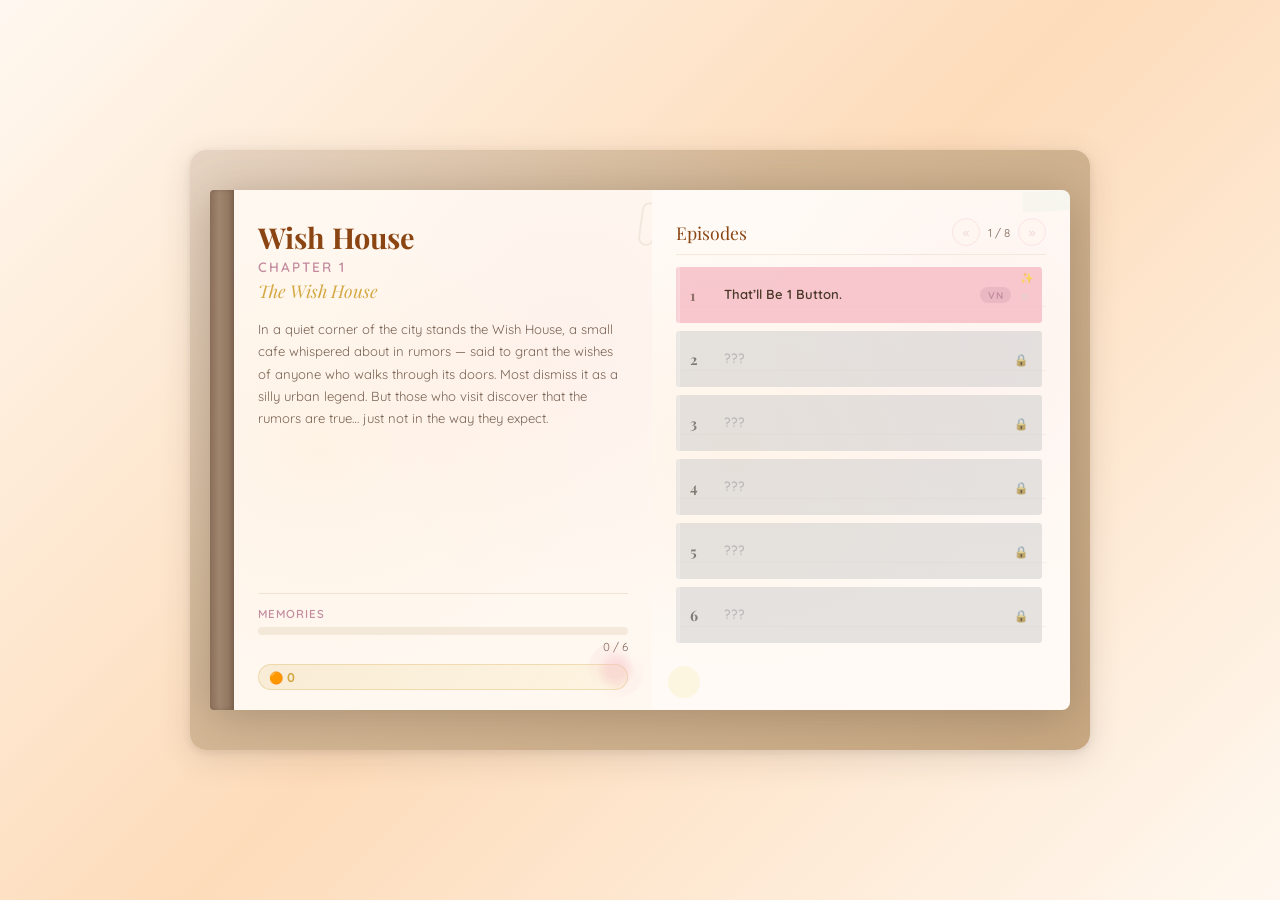
==== web-demo/index.html @ ff482f6a "Add table shape picker to decoration screen Players can now choose from 4 table shapes in the cafe d" ====
<!DOCTYPE html>
<html lang="en">
<head>
    <meta charset="UTF-8">
    <meta name="viewport" content="width=device-width, initial-scale=1.0">
    <title>Wish House</title>
    <link rel="stylesheet" href="css/style.css">
    <link rel="stylesheet" href="css/journal.css">
    <link rel="stylesheet" href="css/cafe.css">
</head>
<body>

<div id="game-container">

    <!-- ═══════ JOURNAL BOOK (Main Menu) ═══════ -->
    <div id="journal-screen">
        <div id="journal-book">
            <!-- Book spine -->
            <div id="book-spine"></div>

            <!-- Left page: chapter info -->
            <div id="journal-left-page" class="journal-page">
                <div class="page-texture"></div>
                <div class="page-content">
                    <h1 id="journal-title">Wish House</h1>
                    <div id="journal-chapter-label">Chapter 1</div>
                    <div id="journal-location">The Wish House</div>
                    <div id="journal-synopsis">
                        In a quiet corner of the city stands the Wish House, a small cafe
                        whispered about in rumors — said to grant the wishes of anyone who
                        walks through its doors...
                    </div>
                    <div id="journal-progress">
                        <div class="progress-label">Memories</div>
                        <div class="progress-bar">
                            <div class="progress-fill" id="memory-fill" style="width: 0%"></div>
                        </div>
                        <div class="progress-text" id="memory-text">0 / 6</div>
                    </div>
                    <div id="journal-buttons" class="button-counter">
                        <span class="button-icon">&#128992;</span>
                        <span id="journal-button-count">0</span>
                    </div>
                    <!-- Scrapbook decorations -->
                    <div class="deco deco-flower-1"></div>
                    <div class="deco deco-paperclip-1"></div>
                </div>
            </div>

            <!-- Right page: episode tapes -->
            <div id="journal-right-page" class="journal-page">
                <div class="page-texture"></div>
                <div class="page-content">
                    <div class="page-header">
                        <span id="page-header-text">Episodes</span>
                        <div class="page-nav">
                            <button id="prev-chapter-btn" class="nav-btn" disabled>&laquo;</button>
                            <span id="page-indicator">1 / 8</span>
                            <button id="next-chapter-btn" class="nav-btn">&raquo;</button>
                        </div>
                    </div>
                    <div id="episode-list"></div>
                </div>
                <!-- Scrapbook decorations -->
                <div class="deco deco-sticker-1"></div>
                <div class="deco deco-tape-corner"></div>
            </div>
        </div>
    </div>

    <!-- ═══════ VN PLAYER (Episode Scene) ═══════ -->
    <div id="vn-player" class="hidden-screen">

        <!-- Title card for episode -->
        <div id="title-screen">
            <h1>Wish House</h1>
            <div class="subtitle" id="ep-subtitle">Chapter 1</div>
            <div class="episode-title" id="ep-title">"That'll Be 1 Button."</div>
            <button id="start-btn">Begin</button>
            <button id="skip-to-choice-btn-title" style="display:none;">Skip to Choice</button>
            <button id="back-to-journal-title-btn" class="journal-return-btn">Back to Journal</button>
        </div>

        <!-- Skip Story button -->
        <button id="skip-story-btn">Skip Story</button>
        <button id="skip-to-choice-btn" style="display:none;">Skip to Choice</button>

        <!-- Scene area -->
        <div id="scene">
            <div id="scene-bg"></div>
            <div id="character-left"></div>
            <div id="character-right"></div>
            <div id="choice-panel"></div>
            <div id="dialogue-box">
                <div id="speaker-name"></div>
                <div id="dialogue-text"></div>
                <div id="advance-indicator">Click or press Space to continue</div>
            </div>
        </div>

        <!-- Fade overlay -->
        <div id="fade-overlay"></div>

        <!-- Episode complete screen -->
        <div id="episode-complete">
            <h2 id="complete-heading">Episode 1 Complete</h2>
            <p id="complete-title">"That'll Be 1 Button."</p>
            <p id="choice-summary"></p>
            <p id="next-episode-hint" style="color: var(--text-light); font-size: 0.9rem; margin-bottom: 1rem;"></p>
            <button id="next-episode-btn">Next Episode</button>
            <button id="back-to-journal-btn" class="journal-return-btn">Back to Journal</button>
        </div>
    </div>

    <!-- ═══════ CAFE GAME (Shift Gameplay) ═══════ -->
    <div id="cafe-screen" class="hidden-screen">

        <!-- Shift intro overlay -->
        <div id="shift-intro">
            <h2 id="shift-intro-title">Shift 1</h2>
            <p id="shift-intro-desc">Your first day! Kit guides you through making simple drinks and snacks.</p>
            <div id="shift-intro-goal">Serve <strong>5</strong> successful dishes to complete the shift.</div>
            <button id="shift-start-btn">Start Shift</button>
        </div>

        <!-- Decoration screen: table colour & shape picker -->
        <div id="decoration-screen" class="hidden">
            <h2 id="deco-title">Decorate Your Cafe</h2>
            <p id="deco-subtitle">Choose a table style for today's shift</p>
            <div id="deco-preview">
                <div class="deco-preview-table">
                    <div class="table-surface"></div>
                </div>
            </div>
            <p class="deco-section-label">Shape</p>
            <div id="deco-shapes">
                <button class="deco-shape active" data-shape="circle" title="Circle">
                    <span class="shape-icon shape-circle"></span>
                    <span class="swatch-label">Circle</span>
                </button>
                <button class="deco-shape" data-shape="square" title="Square">
                    <span class="shape-icon shape-square"></span>
                    <span class="swatch-label">Square</span>
                </button>
                <button class="deco-shape" data-shape="rectangle" title="Rectangle">
                    <span class="shape-icon shape-rectangle"></span>
                    <span class="swatch-label">Rectangle</span>
                </button>
                <button class="deco-shape" data-shape="hexagon" title="Hexagon">
                    <span class="shape-icon shape-hexagon"></span>
                    <span class="swatch-label">Hexagon</span>
                </button>
            </div>
            <p class="deco-section-label">Material</p>
            <div id="deco-swatches">
                <button class="deco-swatch active" data-theme="wood" title="Classic Wood">
                    <span class="swatch-fill swatch-wood"></span>
                    <span class="swatch-label">Wood</span>
                </button>
                <button class="deco-swatch" data-theme="rose" title="Rose Marble">
                    <span class="swatch-fill swatch-rose"></span>
                    <span class="swatch-label">Marble</span>
                </button>
                <button class="deco-swatch" data-theme="sage" title="Sage Ceramic">
                    <span class="swatch-fill swatch-sage"></span>
                    <span class="swatch-label">Ceramic</span>
                </button>
                <button class="deco-swatch" data-theme="lavender" title="Lavender Terrazzo">
                    <span class="swatch-fill swatch-lavender"></span>
                    <span class="swatch-label">Terrazzo</span>
                </button>
                <button class="deco-swatch" data-theme="ocean" title="Ocean Watercolour">
                    <span class="swatch-fill swatch-ocean"></span>
                    <span class="swatch-label">Ocean</span>
                </button>
                <button class="deco-swatch" data-theme="honey" title="Honey Stone">
                    <span class="swatch-fill swatch-honey"></span>
                    <span class="swatch-label">Stone</span>
                </button>
                <button class="deco-swatch" data-theme="peach" title="Peach Clay">
                    <span class="swatch-fill swatch-peach"></span>
                    <span class="swatch-label">Clay</span>
                </button>
            </div>
            <button id="deco-begin-btn">Begin Shift</button>
        </div>

        <!-- HUD: shift progress bar -->
        <div id="cafe-hud">
            <div class="hud-left">
                <span id="hud-shift-label">Shift 1</span>
                <div class="hud-progress">
                    <div class="hud-progress-fill" id="hud-progress-fill"></div>
                </div>
                <span id="hud-dish-count">0 / 5</span>
                <span id="hud-buttons" class="button-counter button-counter-sm">
                    <span class="button-icon">&#128992;</span>
                    <span id="hud-button-count">0</span>
                </span>
            </div>
            <div class="hud-right">
                <span id="hud-streak" class="hud-streak">Streak: 0</span>
                <span id="hud-mistakes" class="hud-mistakes"></span>
                <button id="end-shift-btn" class="hud-end-btn" disabled>End Shift</button>
                <button id="quit-shift-btn" class="hud-quit-btn" title="Quit Shift">&times;</button>
            </div>
        </div>

        <!-- Quit confirmation modal -->
        <div id="quit-confirm" class="hidden">
            <div class="quit-confirm-box">
                <p>Quit this shift?<br><span class="quit-confirm-sub">All progress will be lost.</span></p>
                <div class="quit-confirm-actions">
                    <button id="quit-confirm-yes">Quit</button>
                    <button id="quit-confirm-no">Cancel</button>
                </div>
            </div>
        </div>

        <!-- Recipe Book Modal -->
        <div id="recipe-book-modal" class="hidden">
            <div class="recipe-book-outer">
                <button id="recipe-book-close" title="Close">&times;</button>
                <div class="recipe-book-spine"></div>
                <div class="recipe-book-content">
                    <!-- Faded page arrows on left/right of content -->
                    <button id="recipe-page-prev" class="recipe-page-arrow recipe-arrow-left">&lsaquo;</button>
                    <button id="recipe-page-next" class="recipe-page-arrow recipe-arrow-right">&rsaquo;</button>
                    <!-- Two-page spread -->
                    <div class="recipe-book-spread">
                        <div class="recipe-page recipe-page-left">
                            <div class="page-texture"></div>
                        </div>
                        <div class="recipe-page recipe-page-right">
                            <div class="page-texture"></div>
                        </div>
                    </div>
                </div>
                <!-- Right-edge index tabs + page indicator at bottom -->
                <div id="recipe-book-tabs">
                    <button class="recipe-tab active" data-category="drink"><span class="tab-emoji">&#9749;</span><span class="tab-label">Drinks</span></button>
                    <button class="recipe-tab" data-category="food"><span class="tab-emoji">&#127834;</span><span class="tab-label">Food</span></button>
                    <button class="recipe-tab" data-category="dessert"><span class="tab-emoji">&#127856;</span><span class="tab-label">Desserts</span></button>
                    <button class="recipe-tab" data-category="specials"><span class="tab-emoji">&#10024;</span><span class="tab-label">Specials</span></button>
                    <span id="recipe-page-indicator" class="recipe-page-num">1 / 1</span>
                </div>
            </div>
        </div>

        <!-- ═══ TABLE ZONE (Cafe Room View) ═══ -->
        <div id="table-zone">
            <div id="cafe-room">
                <!-- Row 1: Tables 1-3 -->
                <div class="table-row">
                    <div class="cafe-table" data-table="1">
                        <div class="table-surface">
                            <div class="food-slot"></div>
                            <div class="table-overlay"></div>
                        </div>
                        <div class="table-label">Table 1</div>
                    </div>
                    <div class="cafe-table" data-table="2">
                        <div class="table-surface">
                            <div class="food-slot"></div>
                            <div class="table-overlay"></div>
                        </div>
                        <div class="table-label">Table 2</div>
                    </div>
                    <div class="cafe-table" data-table="3">
                        <div class="table-surface">
                            <div class="food-slot"></div>
                            <div class="table-overlay"></div>
                        </div>
                        <div class="table-label">Table 3</div>
                    </div>
                </div>
                <!-- Row 2: Tables 4-6 -->
                <div class="table-row">
                    <div class="cafe-table" data-table="4">
                        <div class="table-surface">
                            <div class="food-slot"></div>
                            <div class="table-overlay"></div>
                        </div>
                        <div class="table-label">Table 4</div>
                    </div>
                    <div class="cafe-table" data-table="5">
                        <div class="table-surface">
                            <div class="food-slot"></div>
                            <div class="table-overlay"></div>
                        </div>
                        <div class="table-label">Table 5</div>
                    </div>
                    <div class="cafe-table" data-table="6">
                        <div class="table-surface">
                            <div class="food-slot"></div>
                            <div class="table-overlay"></div>
                        </div>
                        <div class="table-label">Table 6</div>
                    </div>
                </div>
            </div>
            <!-- Barista / Magician Zone -->
            <div id="barista-zone">
                <div id="barista-sprite"></div>
                <div id="barista-label">M &amp; B</div>
            </div>
        </div>

        <!-- ═══ CRAFT VIEW (ingredient matching) ═══ -->
        <div id="craft-view" class="hidden">

        <!-- Customer order banner -->
        <div id="customer-order">
            <div id="order-avatar" class="order-avatar"></div>
            <div id="order-content">
                <div id="order-customer-name">Customer</div>
                <div id="order-dialogue">"Just a coffee, please."</div>
                <div id="order-recipe-hint">
                    <span id="order-recipe-icon"></span>
                    <span id="order-recipe-name"></span>
                </div>
            </div>
            <button id="recipe-book-btn" title="Recipe Book"><em>?</em></button>
            <button id="back-to-tables-btn" title="Back to Tables">Back to Tables</button>
        </div>

        <!-- Customer chat / tip choice (Papers Please style) -->
        <div id="customer-chat" class="hidden">
            <div id="chat-bubble">
                <div id="chat-customer-line"></div>
            </div>
            <div id="chat-choices">
                <button class="chat-choice" data-choice="0"></button>
                <button class="chat-choice" data-choice="1"></button>
            </div>
        </div>

        <!-- Order picker (when table has multiple orders) -->
        <div id="order-picker" class="hidden">
            <div id="order-picker-label">Select an order:</div>
            <div id="order-picker-list"></div>
        </div>

        <!-- Card Slots (middle) -->
        <div id="card-slots-row">
            <div id="card-slots">
                <!-- Populated by JS based on recipe ingredient count -->
            </div>
            <button id="revert-slots-btn" title="Clear all slots">&#8634;</button>
        </div>

        <!-- Ingredient Deck (bottom) -->
        <div id="ingredient-deck">
            <div id="deck-tabs">
                <button class="deck-tab active" data-group="all">All</button>
                <button class="deck-tab" data-group="base">Bases</button>
                <button class="deck-tab" data-group="produce">Produce</button>
                <button class="deck-tab" data-group="toppings">Toppings</button>
                <button class="deck-tab" data-group="dairy">Dairy &amp; More</button>
                <button class="deck-tab" data-group="temp">Temp</button>
                <button class="deck-tab" data-group="special">Special</button>
            </div>
            <div id="deck-scroll">
                <!-- Populated by JS -->
            </div>
        </div>

        <!-- FUSE button -->
        <button id="fuse-btn" disabled>
            <span class="fuse-sparkle">&#10024;</span>
            FUSE
            <span class="fuse-sparkle">&#10024;</span>
        </button>

        </div><!-- /craft-view -->

        <!-- Serve result overlay -->
        <div id="serve-result" class="hidden">
            <div id="serve-result-icon"></div>
            <div id="serve-result-text"></div>
            <div id="serve-result-actions">
                <button id="serve-next-btn">Next Order</button>
                <button id="serve-retry-btn" class="hidden">Try Again?</button>
                <button id="serve-return-btn" class="hidden">Return to Tables</button>
            </div>
        </div>

        <!-- Shift complete overlay -->
        <div id="shift-complete" class="hidden">
            <h2>Shift Complete!</h2>
            <div id="shift-summary">
                <p id="shift-dishes-served"></p>
                <p id="shift-streak-final"></p>
                <p id="shift-rating"></p>
            </div>
            <button id="shift-done-btn" class="journal-return-btn">Continue</button>
        </div>
    </div>

</div>

<script src="js/cafe-data.js?v=4"></script>
<script src="js/journal.js?v=4"></script>
<script src="js/game.js?v=4"></script>
<script src="js/cafe.js?v=4"></script>

</body>
</html>
---- web-demo/css/style.css ----
/* ============================================
   Wish House Visual Novel - Web Demo Styles
   Art Direction: 2D watercolour, Barbie My Scene
   Palette: cream, soft peach, milk tea browns,
            dusty rose, gold, pale mint glow
   ============================================ */

@import url('https://fonts.googleapis.com/css2?family=Quicksand:wght@400;500;600;700&family=Playfair+Display:ital,wght@0,400;0,700;1,400&display=swap');

* {
    margin: 0;
    padding: 0;
    box-sizing: border-box;
}

/* ---- Custom Scrollbar ---- */
* {
    scrollbar-width: thin;
    scrollbar-color: rgba(200, 168, 130, 0.4) transparent;
}

::-webkit-scrollbar {
    width: 6px;
    height: 6px;
}

::-webkit-scrollbar-track {
    background: transparent;
    border-radius: 3px;
}

::-webkit-scrollbar-thumb {
    background: linear-gradient(180deg, var(--blush), var(--milk-tea));
    border-radius: 3px;
    border: 1px solid rgba(255, 248, 240, 0.4);
}

::-webkit-scrollbar-thumb:hover {
    background: linear-gradient(180deg, var(--dusty-rose), var(--milk-tea));
}

::-webkit-scrollbar-corner {
    background: transparent;
}

:root {
    --cream: #FFF8F0;
    --soft-peach: #FDDCBA;
    --blush: #F4B8C1;
    --milk-tea: #C8A882;
    --cocoa: #8B4513;
    --dusty-rose: #C48B9F;
    --gold: #D4A843;
    --soft-yellow: #F5E6A3;
    --pale-mint: #C8E6D0;
    --warm-white: #FFF5EB;
    --text-dark: #4A3728;
    --text-light: #7A6455;
    --shadow: rgba(74, 55, 40, 0.15);
}

body {
    background: linear-gradient(135deg, var(--cream) 0%, var(--soft-peach) 50%, var(--cream) 100%);
    font-family: 'Quicksand', sans-serif;
    color: var(--text-dark);
    min-height: 100vh;
    display: flex;
    align-items: center;
    justify-content: center;
    overflow: hidden;
}

/* ---- Game Container ---- */
#game-container {
    width: 900px;
    max-width: 95vw;
    height: 600px;
    max-height: 90vh;
    position: relative;
    border-radius: 16px;
    overflow: hidden;
    box-shadow: 0 8px 32px var(--shadow), 0 2px 8px rgba(0,0,0,0.08);
    background: var(--warm-white);
}

/* ---- Title Screen ---- */
#title-screen {
    position: absolute;
    inset: 0;
    display: flex;
    flex-direction: column;
    align-items: center;
    justify-content: center;
    background: linear-gradient(180deg, var(--cream) 0%, var(--soft-peach) 60%, var(--blush) 100%);
    z-index: 100;
    transition: opacity 0.8s ease;
}

#title-screen.hidden {
    opacity: 0;
    pointer-events: none;
}

#title-screen h1 {
    font-family: 'Playfair Display', serif;
    font-size: 3rem;
    color: var(--cocoa);
    text-shadow: 0 2px 4px var(--shadow);
    margin-bottom: 0.25rem;
}

#title-screen .subtitle {
    font-size: 1rem;
    color: var(--dusty-rose);
    font-weight: 500;
    margin-bottom: 0.5rem;
}

#title-screen .episode-title {
    font-family: 'Playfair Display', serif;
    font-style: italic;
    font-size: 1.3rem;
    color: var(--gold);
    margin-bottom: 2rem;
}

#start-btn {
    padding: 14px 48px;
    font-family: 'Quicksand', sans-serif;
    font-size: 1.1rem;
    font-weight: 600;
    color: var(--warm-white);
    background: linear-gradient(135deg, var(--dusty-rose), var(--blush));
    border: none;
    border-radius: 30px;
    cursor: pointer;
    box-shadow: 0 4px 16px rgba(196, 139, 159, 0.4);
    transition: transform 0.2s, box-shadow 0.2s;
}

#start-btn:hover {
    transform: translateY(-2px);
    box-shadow: 0 6px 20px rgba(196, 139, 159, 0.55);
}

/* ---- Title Screen: Skip to Choice (gold outline) ---- */
#skip-to-choice-btn-title {
    margin-top: 12px;
    padding: 10px 36px;
    font-family: 'Quicksand', sans-serif;
    font-size: 0.95rem;
    font-weight: 600;
    color: var(--gold);
    background: transparent;
    border: 2px solid var(--gold);
    border-radius: 26px;
    cursor: pointer;
    transition: transform 0.2s, background 0.2s, color 0.2s, box-shadow 0.2s;
}

#skip-to-choice-btn-title:hover {
    color: var(--warm-white);
    background: var(--gold);
    transform: translateY(-2px);
    box-shadow: 0 4px 14px rgba(212, 168, 67, 0.4);
}

/* ---- Title Screen: Back to Journal spacing ---- */
#back-to-journal-title-btn {
    margin-top: 12px;
}

/* ---- Scene Area ---- */
#scene {
    position: absolute;
    inset: 0;
    background: linear-gradient(180deg, var(--cream) 0%, var(--soft-peach) 70%, var(--blush) 100%);
    display: flex;
    align-items: flex-end;
    justify-content: center;
}

/* Background illustration placeholder */
#scene-bg {
    position: absolute;
    inset: 0;
    display: flex;
    align-items: center;
    justify-content: center;
    opacity: 0.15;
    font-size: 6rem;
    pointer-events: none;
    user-select: none;
}

/* ---- Character Sprites ---- */
#character-left, #character-right {
    position: absolute;
    bottom: 180px;
    width: 180px;
    height: 260px;
    display: flex;
    align-items: flex-end;
    justify-content: center;
    transition: opacity 0.4s, transform 0.4s;
}

#character-left {
    left: 60px;
}

#character-right {
    right: 60px;
}

.character-placeholder {
    width: 120px;
    height: 220px;
    border-radius: 60px 60px 20px 20px;
    display: flex;
    flex-direction: column;
    align-items: center;
    justify-content: center;
    font-size: 0.75rem;
    font-weight: 600;
    color: var(--warm-white);
    text-align: center;
    padding: 8px;
    box-shadow: 0 4px 12px var(--shadow);
    transition: opacity 0.3s, filter 0.3s;
}

.character-placeholder.dimmed {
    opacity: 0.4;
    filter: grayscale(30%);
}

.character-placeholder .char-icon {
    font-size: 2.5rem;
    margin-bottom: 8px;
}

/* Smaller character icon when shown above the expression emoji or sprite */
.character-placeholder .char-icon:has(+ .char-expression-emoji),
.character-placeholder .char-icon:has(+ .char-sprite) {
    font-size: 1.3rem;
    margin-bottom: 2px;
}

/* Expression emoji (replaces default icon when expression is active) */
.character-placeholder .char-expression-emoji {
    font-size: 2.5rem;
    margin-bottom: 4px;
    transition: transform 0.2s ease;
}

.character-placeholder:not(.dimmed) .char-expression-emoji {
    transform: scale(1.1);
}

/* Sprite image (replaces emoji when sprite is available) */
.character-placeholder .char-sprite {
    width: 100px;
    height: 160px;
    object-fit: contain;
    margin-bottom: 4px;
    transition: opacity 0.3s, transform 0.2s;
    image-rendering: auto;
}

.character-placeholder.dimmed .char-sprite {
    opacity: 0.5;
    filter: grayscale(30%);
}

/* Character name label */
.character-placeholder .char-name-label {
    font-size: 0.7rem;
    font-weight: 600;
    line-height: 1.2;
}

/* Expression label (shown below character name) */
.character-placeholder .char-expression-label {
    font-size: 0.55rem;
    font-weight: 500;
    opacity: 0.7;
    font-style: italic;
    text-transform: capitalize;
    margin-top: 2px;
}

.char-kit {
    background: linear-gradient(180deg, #2C1810 20%, var(--gold) 100%);
}

.char-claire {
    background: linear-gradient(180deg, #5A3E4A 20%, var(--dusty-rose) 100%);
}

.char-edward {
    background: linear-gradient(180deg, #3A1A4A 20%, var(--cocoa) 100%);
}

/* ---- Dialogue Box ---- */
#dialogue-box {
    position: absolute;
    bottom: 0;
    left: 0;
    right: 0;
    min-height: 170px;
    background: linear-gradient(180deg, rgba(255,248,240,0.95) 0%, rgba(253,220,186,0.97) 100%);
    border-top: 3px solid var(--blush);
    padding: 20px 30px 24px;
    cursor: pointer;
    user-select: none;
    transition: opacity 0.3s;
}

#dialogue-box.narrator-mode {
    background: linear-gradient(180deg, rgba(74,55,40,0.9) 0%, rgba(74,55,40,0.95) 100%);
    border-top-color: var(--gold);
}

/* Speaker name */
#speaker-name {
    font-family: 'Playfair Display', serif;
    font-size: 1.05rem;
    font-weight: 700;
    margin-bottom: 8px;
    min-height: 1.3em;
}

.speaker-kit       { color: var(--gold); }
.speaker-edward    { color: var(--cocoa); }
.speaker-claire    { color: var(--dusty-rose); }
.speaker-narrator  { color: var(--text-light); font-style: italic; }
.speaker-stage     { color: #999; font-style: italic; }

/* Dialogue text */
#dialogue-text {
    font-size: 1rem;
    line-height: 1.65;
    color: var(--text-dark);
    min-height: 3.3em;
}

#dialogue-box.narrator-mode #dialogue-text {
    color: var(--cream);
    font-style: italic;
}

/* Advance indicator */
#advance-indicator {
    position: absolute;
    bottom: 10px;
    right: 20px;
    font-size: 0.75rem;
    color: var(--text-light);
    opacity: 0;
    transition: opacity 0.3s;
    animation: pulse 1.5s ease-in-out infinite;
}

#advance-indicator.visible {
    opacity: 0.7;
}

@keyframes pulse {
    0%, 100% { opacity: 0.4; }
    50% { opacity: 1; }
}

/* ---- Choice Panel ---- */
#choice-panel {
    position: absolute;
    bottom: 180px;
    left: 50%;
    transform: translateX(-50%);
    display: flex;
    flex-direction: column;
    gap: 12px;
    z-index: 50;
    opacity: 0;
    pointer-events: none;
    transition: opacity 0.4s;
}

#choice-panel.visible {
    opacity: 1;
    pointer-events: auto;
}

.choice-btn {
    padding: 14px 32px;
    font-family: 'Quicksand', sans-serif;
    font-size: 0.95rem;
    font-weight: 600;
    color: var(--text-dark);
    background: linear-gradient(135deg, var(--warm-white), var(--cream));
    border: 2px solid var(--blush);
    border-radius: 24px;
    cursor: pointer;
    min-width: 340px;
    text-align: center;
    box-shadow: 0 3px 12px var(--shadow);
    transition: transform 0.15s, background 0.2s, border-color 0.2s, box-shadow 0.2s;
}

.choice-btn:hover {
    transform: translateY(-2px);
    background: linear-gradient(135deg, var(--soft-peach), var(--blush));
    border-color: var(--dusty-rose);
    box-shadow: 0 5px 18px rgba(196,139,159,0.35);
}

/* ---- Skip Story Button ---- */
#skip-story-btn {
    position: absolute;
    top: 12px;
    right: 16px;
    z-index: 60;
    padding: 6px 18px;
    font-family: 'Quicksand', sans-serif;
    font-size: 0.78rem;
    font-weight: 500;
    color: var(--text-light);
    background: transparent;
    border: 1px solid rgba(122, 100, 85, 0.2);
    border-radius: 16px;
    cursor: pointer;
    opacity: 0.35;
    transition: opacity 0.3s, color 0.3s, background 0.3s, border-color 0.3s, font-weight 0.3s;
}

#skip-story-btn:hover,
#skip-story-btn:focus {
    opacity: 1;
    color: var(--cocoa);
    font-weight: 700;
    background: rgba(255, 248, 240, 0.85);
    border-color: var(--cocoa);
}

#skip-story-btn:active {
    transform: scale(0.97);
}

/* ---- Skip to Choice Button (in-VN, below Skip Story) ---- */
#skip-to-choice-btn {
    position: absolute;
    top: 44px;
    right: 16px;
    z-index: 60;
    padding: 6px 18px;
    font-family: 'Quicksand', sans-serif;
    font-size: 0.78rem;
    font-weight: 500;
    color: var(--dusty-rose);
    background: transparent;
    border: 1px solid rgba(196, 139, 159, 0.3);
    border-radius: 16px;
    cursor: pointer;
    opacity: 0.45;
    transition: opacity 0.3s, color 0.3s, background 0.3s, border-color 0.3s, font-weight 0.3s;
}

#skip-to-choice-btn:hover,
#skip-to-choice-btn:focus {
    opacity: 1;
    color: var(--cocoa);
    font-weight: 700;
    background: rgba(255, 248, 240, 0.85);
    border-color: var(--dusty-rose);
}

#skip-to-choice-btn:active {
    transform: scale(0.97);
}

/* ---- Fade Overlay ---- */
#fade-overlay {
    position: absolute;
    inset: 0;
    background: #2C1810;
    opacity: 0;
    pointer-events: none;
    transition: opacity 0.8s ease;
    z-index: 200;
}

#fade-overlay.active {
    opacity: 1;
}

/* ---- Episode Complete Screen ---- */
#episode-complete {
    position: absolute;
    inset: 0;
    display: flex;
    flex-direction: column;
    align-items: center;
    justify-content: center;
    background: linear-gradient(180deg, var(--cream) 0%, var(--soft-peach) 60%, var(--blush) 100%);
    z-index: 150;
    opacity: 0;
    pointer-events: none;
    transition: opacity 0.6s;
}

#episode-complete.visible {
    opacity: 1;
    pointer-events: auto;
}

#episode-complete h2 {
    font-family: 'Playfair Display', serif;
    font-size: 2rem;
    color: var(--cocoa);
    margin-bottom: 0.5rem;
}

#episode-complete p {
    color: var(--dusty-rose);
    font-size: 1rem;
    margin-bottom: 1.5rem;
}

#next-episode-btn {
    padding: 14px 40px;
    font-family: 'Quicksand', sans-serif;
    font-size: 1.05rem;
    font-weight: 700;
    color: var(--warm-white);
    background: linear-gradient(135deg, var(--dusty-rose), var(--blush));
    border: none;
    border-radius: 28px;
    cursor: pointer;
    box-shadow: 0 4px 16px rgba(196,139,159,0.45);
    transition: transform 0.2s, box-shadow 0.2s;
    margin-bottom: 10px;
}

#next-episode-btn:hover {
    transform: translateY(-2px);
    box-shadow: 0 6px 20px rgba(196,139,159,0.6);
}

/* ---- Responsive ---- */
@media (max-width: 640px) {
    #game-container {
        width: 100vw;
        height: 100vh;
        max-width: 100vw;
        max-height: 100vh;
        border-radius: 0;
    }

    #title-screen h1 { font-size: 2rem; }
    #dialogue-box { padding: 16px 20px 20px; min-height: 150px; }
    .choice-btn { min-width: 260px; font-size: 0.85rem; padding: 12px 24px; }
    #character-left { left: 10px; }
    #character-right { right: 10px; }
    .character-placeholder { width: 90px; height: 170px; }
}
---- web-demo/css/journal.css ----
/* ============================================
   Wish House Journal Book - Scrapbook Menu UI
   Washi tape chapters, watercolour textures,
   scrapbook decorations
   ============================================ */

/* ---- Journal Screen ---- */
#journal-screen {
    position: absolute;
    inset: 0;
    display: flex;
    align-items: center;
    justify-content: center;
    background: linear-gradient(135deg, #E8D5C4 0%, #D4B896 40%, #C8A882 100%);
    z-index: 80;
    transition: opacity 0.6s ease;
}

#journal-screen.hidden-screen {
    opacity: 0;
    pointer-events: none;
    z-index: -1;
}

/* ---- Journal Book ---- */
#journal-book {
    display: flex;
    width: 860px;
    max-width: 94vw;
    height: 520px;
    max-height: 85vh;
    position: relative;
    filter: drop-shadow(0 6px 24px rgba(74, 55, 40, 0.3));
}

#book-spine {
    width: 24px;
    background: linear-gradient(90deg, #8B6F5A 0%, #A0856E 40%, #8B6F5A 100%);
    border-radius: 4px 0 0 4px;
    box-shadow: inset -2px 0 4px rgba(0,0,0,0.15);
    z-index: 2;
}

/* ---- Pages ---- */
.journal-page {
    flex: 1;
    position: relative;
    overflow: hidden;
}

#journal-left-page {
    border-radius: 0;
    background: #FFF8F0;
}

#journal-right-page {
    border-radius: 0 8px 8px 0;
    background: #FFFAF5;
}

.page-texture {
    position: absolute;
    inset: 0;
    background-image:
        radial-gradient(ellipse at 20% 50%, rgba(253,220,186,0.2) 0%, transparent 60%),
        radial-gradient(ellipse at 80% 30%, rgba(244,184,193,0.1) 0%, transparent 50%);
    pointer-events: none;
}

/* Subtle paper lines */
#journal-right-page::before {
    content: '';
    position: absolute;
    top: 55px;
    left: 24px;
    right: 24px;
    bottom: 20px;
    background-image: repeating-linear-gradient(
        0deg,
        transparent,
        transparent 63px,
        rgba(200, 168, 130, 0.12) 63px,
        rgba(200, 168, 130, 0.12) 64px
    );
    pointer-events: none;
}

.page-content {
    position: relative;
    z-index: 1;
    padding: 28px 24px 20px;
    height: 100%;
    display: flex;
    flex-direction: column;
}

/* ---- Left Page Content ---- */
#journal-title {
    font-family: 'Playfair Display', serif;
    font-size: 1.8rem;
    color: var(--cocoa);
    margin-bottom: 2px;
}

#journal-chapter-label {
    font-family: 'Quicksand', sans-serif;
    font-size: 0.85rem;
    font-weight: 600;
    color: var(--dusty-rose);
    text-transform: uppercase;
    letter-spacing: 2px;
    margin-bottom: 4px;
}

#journal-location {
    font-family: 'Playfair Display', serif;
    font-style: italic;
    font-size: 1.1rem;
    color: var(--gold);
    margin-bottom: 16px;
}

#journal-synopsis {
    font-size: 0.82rem;
    line-height: 1.7;
    color: var(--text-light);
    flex: 1;
    overflow-y: auto;
}

/* Progress bar */
#journal-progress {
    margin-top: 12px;
    padding-top: 12px;
    border-top: 1px solid rgba(200, 168, 130, 0.25);
}

.progress-label {
    font-size: 0.72rem;
    font-weight: 600;
    color: var(--dusty-rose);
    text-transform: uppercase;
    letter-spacing: 1px;
    margin-bottom: 6px;
}

.progress-bar {
    height: 8px;
    background: rgba(200, 168, 130, 0.2);
    border-radius: 4px;
    overflow: hidden;
    margin-bottom: 4px;
}

.progress-fill {
    height: 100%;
    background: linear-gradient(90deg, var(--pale-mint), var(--gold));
    border-radius: 4px;
    transition: width 0.5s ease;
}

.progress-text {
    font-size: 0.72rem;
    color: var(--text-light);
    text-align: right;
}

#journal-buttons {
    margin-top: 10px;
}

/* ---- Right Page Content ---- */
.page-header {
    display: flex;
    align-items: center;
    justify-content: space-between;
    margin-bottom: 12px;
    padding-bottom: 8px;
    border-bottom: 1px solid rgba(200, 168, 130, 0.2);
}

#page-header-text {
    font-family: 'Playfair Display', serif;
    font-size: 1.1rem;
    color: var(--cocoa);
}

.page-nav {
    display: flex;
    align-items: center;
    gap: 8px;
}

.nav-btn {
    width: 28px;
    height: 28px;
    border: 1px solid var(--blush);
    border-radius: 50%;
    background: var(--warm-white);
    color: var(--dusty-rose);
    font-size: 0.8rem;
    cursor: pointer;
    transition: background 0.2s, transform 0.15s;
    display: flex;
    align-items: center;
    justify-content: center;
}

.nav-btn:hover:not(:disabled) {
    background: var(--blush);
    color: white;
    transform: scale(1.05);
}

.nav-btn:disabled {
    opacity: 0.3;
    cursor: default;
}

#page-indicator {
    font-size: 0.72rem;
    color: var(--text-light);
}

/* ---- Episode List (Washi Tapes) ---- */
#episode-list {
    flex: 1;
    display: flex;
    flex-direction: column;
    gap: 8px;
    overflow-y: auto;
    padding-right: 4px;
}

/* ---- Washi Tape Strip ---- */
.washi-tape {
    position: relative;
    display: flex;
    align-items: center;
    padding: 10px 14px;
    border-radius: 3px;
    cursor: pointer;
    transition: transform 0.2s, box-shadow 0.2s, filter 0.2s;
    min-height: 56px;
    /* Washi tape texture: slight transparency + torn edge illusion */
    background-repeat: no-repeat;
    background-size: cover;
    overflow: hidden;
}

.washi-tape::before {
    content: '';
    position: absolute;
    inset: 0;
    background: inherit;
    opacity: 0.85;
    border-radius: 3px;
}

.washi-tape::after {
    content: '';
    position: absolute;
    top: 0;
    bottom: 0;
    left: -4px;
    width: 8px;
    background: linear-gradient(90deg, transparent, rgba(255,255,255,0.3));
    pointer-events: none;
}

.washi-tape:hover:not(.tape-locked) {
    transform: translateX(4px) rotate(-0.3deg);
    box-shadow: 0 3px 12px rgba(74, 55, 40, 0.15);
}

.washi-tape:active:not(.tape-locked) {
    transform: translateX(6px) rotate(-0.5deg);
}

/* Tape color variants */
.tape-blush     { background-color: rgba(244, 184, 193, 0.55); }
.tape-mint      { background-color: rgba(200, 230, 208, 0.55); }
.tape-peach     { background-color: rgba(253, 220, 186, 0.55); }
.tape-lavender  { background-color: rgba(212, 170, 212, 0.55); }
.tape-yellow    { background-color: rgba(245, 230, 163, 0.55); }
.tape-blue      { background-color: rgba(186, 212, 245, 0.55); }
.tape-tea       { background-color: rgba(237, 202, 176, 0.55); }
.tape-rose      { background-color: rgba(217, 191, 217, 0.55); }

.tape-locked {
    background-color: rgba(200, 200, 200, 0.3) !important;
    cursor: default;
    filter: grayscale(60%);
}

.tape-locked .tape-title {
    color: #BBB;
}

/* Tape content */
.tape-content {
    position: relative;
    z-index: 1;
    display: flex;
    align-items: center;
    width: 100%;
    gap: 10px;
}

.tape-episode-num {
    font-family: 'Playfair Display', serif;
    font-size: 0.9rem;
    font-weight: 700;
    color: rgba(74, 55, 40, 0.6);
    min-width: 24px;
}

.tape-title {
    flex: 1;
    font-family: 'Quicksand', sans-serif;
    font-size: 0.82rem;
    font-weight: 600;
    color: var(--text-dark);
    line-height: 1.3;
}

.tape-type-badge {
    font-size: 0.62rem;
    font-weight: 700;
    text-transform: uppercase;
    letter-spacing: 0.5px;
    padding: 2px 8px;
    border-radius: 10px;
    white-space: nowrap;
}

.badge-vn {
    background: rgba(196, 139, 159, 0.25);
    color: var(--dusty-rose);
}

.badge-shift {
    background: rgba(212, 168, 67, 0.25);
    color: var(--gold);
}

/* Tape state indicators */
.tape-status {
    font-size: 0.72rem;
    margin-left: auto;
    white-space: nowrap;
}

.status-unlocked  { color: var(--pale-mint); }
.status-progress  { color: var(--gold); }
.status-completed { color: var(--dusty-rose); }
.status-locked    { color: #CCC; }

/* Magician sparkle */
.tape-sparkle {
    position: absolute;
    top: 4px;
    right: 8px;
    font-size: 0.7rem;
    opacity: 0.7;
    animation: sparkle-float 2s ease-in-out infinite;
    z-index: 2;
}

@keyframes sparkle-float {
    0%, 100% { transform: translateY(0) scale(1); opacity: 0.5; }
    50%      { transform: translateY(-3px) scale(1.2); opacity: 1; }
}

/* ---- Scrapbook Decorations ---- */
.deco {
    position: absolute;
    pointer-events: none;
    opacity: 0.4;
    z-index: 3;
}

.deco-flower-1 {
    bottom: 20px;
    right: 16px;
    width: 40px;
    height: 40px;
    background: radial-gradient(circle, var(--blush) 30%, transparent 70%);
    border-radius: 50%;
}

.deco-flower-1::before {
    content: '';
    position: absolute;
    inset: -8px;
    background: radial-gradient(circle at 30% 30%, rgba(244,184,193,0.3) 20%, transparent 50%),
                radial-gradient(circle at 70% 70%, rgba(244,184,193,0.2) 20%, transparent 50%);
    border-radius: 50%;
}

.deco-paperclip-1 {
    top: 12px;
    right: -4px;
    width: 16px;
    height: 44px;
    border: 2px solid rgba(180, 160, 140, 0.4);
    border-radius: 8px;
    transform: rotate(8deg);
}

.deco-sticker-1 {
    bottom: 12px;
    left: 16px;
    width: 32px;
    height: 32px;
    background: var(--soft-yellow);
    border-radius: 50%;
    opacity: 0.25;
}

.deco-tape-corner {
    top: 0;
    right: 0;
    width: 48px;
    height: 20px;
    background: rgba(200, 230, 208, 0.35);
    transform: rotate(-3deg);
    transform-origin: top right;
}

/* ---- VN Player Screen ---- */
#vn-player {
    position: absolute;
    inset: 0;
    z-index: 90;
    transition: opacity 0.6s ease;
}

#vn-player.hidden-screen {
    opacity: 0;
    pointer-events: none;
    z-index: -1;
}

/* ---- Back to Journal Button ---- */
.journal-return-btn {
    padding: 12px 36px;
    font-family: 'Quicksand', sans-serif;
    font-size: 1rem;
    font-weight: 600;
    color: var(--cocoa);
    background: linear-gradient(135deg, var(--cream), var(--soft-peach));
    border: 2px solid var(--blush);
    border-radius: 24px;
    cursor: pointer;
    margin-bottom: 8px;
    transition: transform 0.2s, background 0.2s;
}

.journal-return-btn:hover {
    transform: translateY(-2px);
    background: linear-gradient(135deg, var(--soft-peach), var(--blush));
    color: var(--warm-white);
}

/* ---- Responsive ---- */
@media (max-width: 700px) {
    #journal-book {
        flex-direction: column;
        height: auto;
        max-height: 92vh;
    }

    #book-spine {
        width: 100%;
        height: 8px;
        border-radius: 4px 4px 0 0;
    }

    .journal-page {
        border-radius: 0;
    }

    #journal-right-page {
        border-radius: 0 0 8px 8px;
    }

    #journal-left-page .page-content {
        padding: 16px;
    }

    #journal-title { font-size: 1.4rem; }
    #journal-synopsis { font-size: 0.75rem; max-height: 100px; }
}
---- web-demo/css/cafe.css ----
/* ============================================
   Wish House - Cafe Shift Game Styles
   Matches existing watercolour / Barbie My Scene
   aesthetic with cream, peach, dusty rose, gold
   ============================================ */

/* ---- Cafe Screen ---- */
#cafe-screen {
    position: absolute;
    inset: 0;
    z-index: 85;
    background: linear-gradient(180deg, var(--cream) 0%, var(--soft-peach) 60%, var(--warm-white) 100%);
    display: flex;
    flex-direction: column;
    transition: opacity 0.6s ease;
    overflow: hidden;
}

#cafe-screen.hidden-screen {
    opacity: 0;
    pointer-events: none;
    z-index: -1;
}

/* ---- Shift Intro Overlay ---- */
#shift-intro {
    position: absolute;
    inset: 0;
    z-index: 200;
    display: flex;
    flex-direction: column;
    align-items: center;
    justify-content: center;
    background: linear-gradient(180deg, var(--cream) 0%, var(--soft-peach) 60%, var(--blush) 100%);
    text-align: center;
    padding: 32px;
}

#shift-intro.hidden { display: none; }

#shift-intro h2 {
    font-family: 'Playfair Display', serif;
    font-size: 1.8rem;
    color: var(--cocoa);
    margin-bottom: 12px;
}

#shift-intro p {
    font-size: 0.95rem;
    color: var(--text-light);
    max-width: 400px;
    line-height: 1.6;
    margin-bottom: 12px;
}

#shift-intro-goal {
    font-size: 0.85rem;
    color: var(--dusty-rose);
    font-weight: 600;
    margin-bottom: 24px;
}

#shift-start-btn {
    padding: 14px 48px;
    font-family: 'Quicksand', sans-serif;
    font-size: 1.1rem;
    font-weight: 600;
    color: var(--warm-white);
    background: linear-gradient(135deg, var(--gold), var(--soft-yellow));
    border: none;
    border-radius: 30px;
    cursor: pointer;
    box-shadow: 0 4px 16px rgba(212, 168, 67, 0.4);
    transition: transform 0.2s, box-shadow 0.2s;
}

#shift-start-btn:hover {
    transform: translateY(-2px);
    box-shadow: 0 6px 20px rgba(212, 168, 67, 0.55);
}

/* ---- HUD ---- */
#cafe-hud {
    display: flex;
    align-items: center;
    justify-content: space-between;
    padding: 8px 16px;
    background: rgba(255, 248, 240, 0.9);
    border-bottom: 2px solid var(--blush);
    flex-shrink: 0;
    z-index: 10;
}

.hud-left {
    display: flex;
    align-items: center;
    gap: 10px;
}

#hud-shift-label {
    font-family: 'Playfair Display', serif;
    font-size: 0.85rem;
    font-weight: 700;
    color: var(--cocoa);
}

.hud-progress {
    width: 120px;
    height: 8px;
    background: rgba(200, 168, 130, 0.2);
    border-radius: 4px;
    overflow: hidden;
}

.hud-progress-fill {
    height: 100%;
    width: 0%;
    background: linear-gradient(90deg, var(--pale-mint), var(--gold));
    border-radius: 4px;
    transition: width 0.4s ease;
}

#hud-dish-count {
    font-size: 0.75rem;
    color: var(--text-light);
    font-weight: 600;
}

.hud-right {
    display: flex;
    align-items: center;
    gap: 12px;
}

.hud-streak {
    font-size: 0.75rem;
    font-weight: 600;
    color: var(--gold);
}

.hud-mistakes {
    font-size: 0.75rem;
    color: var(--dusty-rose);
}

.hud-end-btn {
    padding: 5px 16px;
    font-family: 'Quicksand', sans-serif;
    font-size: 0.72rem;
    font-weight: 600;
    color: var(--text-light);
    background: transparent;
    border: 1px solid rgba(122, 100, 85, 0.3);
    border-radius: 16px;
    cursor: pointer;
    transition: opacity 0.3s, background 0.3s, color 0.3s;
}

.hud-end-btn:disabled {
    opacity: 0.3;
    cursor: default;
}

.hud-end-btn:not(:disabled):hover {
    background: var(--blush);
    color: var(--warm-white);
    border-color: var(--blush);
}

/* ---- Customer Order Banner ---- */
#customer-order {
    display: flex;
    align-items: center;
    gap: 12px;
    padding: 10px 16px;
    background: linear-gradient(90deg, rgba(253, 220, 186, 0.5), rgba(255, 248, 240, 0.8));
    border-bottom: 1px solid rgba(244, 184, 193, 0.3);
    flex-shrink: 0;
    animation: order-slide-in 0.4s ease;
}

@keyframes order-slide-in {
    from { transform: translateX(-20px); opacity: 0; }
    to   { transform: translateX(0); opacity: 1; }
}

.order-avatar {
    width: 44px;
    height: 44px;
    border-radius: 50%;
    background: linear-gradient(135deg, var(--blush), var(--dusty-rose));
    display: flex;
    align-items: center;
    justify-content: center;
    font-size: 1.2rem;
    flex-shrink: 0;
    box-shadow: 0 2px 8px var(--shadow);
}

#order-content {
    flex: 1;
    min-width: 0;
}

#order-customer-name {
    font-family: 'Playfair Display', serif;
    font-size: 0.85rem;
    font-weight: 700;
    color: var(--cocoa);
}

#order-dialogue {
    font-size: 0.78rem;
    color: var(--text-light);
    font-style: italic;
    line-height: 1.4;
    margin: 2px 0;
}

#order-recipe-hint {
    display: flex;
    align-items: center;
    gap: 6px;
    font-size: 0.75rem;
    font-weight: 600;
    color: var(--gold);
}

/* ---- Recipe Book ? Button ---- */
#recipe-book-btn {
    width: 36px;
    height: 36px;
    border-radius: 50%;
    border: 1.5px solid rgba(200, 168, 130, 0.35);
    background: rgba(255, 248, 240, 0.8);
    font-size: 1.1rem;
    color: var(--cocoa);
    cursor: pointer;
    flex-shrink: 0;
    display: flex;
    align-items: center;
    justify-content: center;
    transition: background 0.2s, border-color 0.2s, transform 0.2s;
}

#recipe-book-btn em {
    font-style: italic;
    font-family: 'Playfair Display', serif;
    font-weight: 700;
}

#recipe-book-btn:hover {
    background: var(--warm-white);
    border-color: var(--gold);
    transform: scale(1.08);
}

/* ---- Back to Tables Button ---- */
#back-to-tables-btn {
    padding: 5px 14px;
    font-family: 'Quicksand', sans-serif;
    font-size: 0.7rem;
    font-weight: 600;
    color: var(--text-light);
    background: rgba(255, 248, 240, 0.8);
    border: 1px solid rgba(200, 168, 130, 0.3);
    border-radius: 14px;
    cursor: pointer;
    flex-shrink: 0;
    transition: background 0.2s, color 0.2s, border-color 0.2s;
}

#back-to-tables-btn:hover {
    background: var(--blush);
    color: var(--warm-white);
    border-color: var(--blush);
}

/* ---- Quit Shift Button ---- */
.hud-quit-btn {
    width: 28px;
    height: 28px;
    border-radius: 50%;
    border: 1px solid rgba(196, 139, 159, 0.4);
    background: transparent;
    font-size: 1rem;
    line-height: 1;
    color: var(--dusty-rose);
    cursor: pointer;
    display: flex;
    align-items: center;
    justify-content: center;
    transition: background 0.2s, color 0.2s;
}

.hud-quit-btn:hover {
    background: var(--dusty-rose);
    color: var(--warm-white);
}

/* ---- Quit Confirmation Modal ---- */
#quit-confirm {
    position: absolute;
    inset: 0;
    z-index: 210;
    display: flex;
    align-items: center;
    justify-content: center;
    background: rgba(0, 0, 0, 0.35);
}

#quit-confirm.hidden { display: none; }

.quit-confirm-box {
    background: var(--warm-white);
    border-radius: 16px;
    padding: 28px 36px;
    text-align: center;
    box-shadow: 0 8px 32px rgba(0, 0, 0, 0.15);
    max-width: 320px;
}

.quit-confirm-box p {
    font-family: 'Playfair Display', serif;
    font-size: 1rem;
    color: var(--cocoa);
    margin-bottom: 20px;
    line-height: 1.5;
}

.quit-confirm-sub {
    font-family: 'Quicksand', sans-serif;
    font-size: 0.8rem;
    color: var(--text-light);
}

.quit-confirm-actions {
    display: flex;
    gap: 12px;
    justify-content: center;
}

.quit-confirm-actions button {
    padding: 8px 28px;
    font-family: 'Quicksand', sans-serif;
    font-size: 0.85rem;
    font-weight: 600;
    border: none;
    border-radius: 20px;
    cursor: pointer;
    transition: transform 0.2s, box-shadow 0.2s;
}

#quit-confirm-yes {
    background: linear-gradient(135deg, var(--dusty-rose), var(--blush));
    color: var(--warm-white);
    box-shadow: 0 3px 10px rgba(196, 139, 159, 0.4);
}

#quit-confirm-yes:hover {
    transform: translateY(-1px);
    box-shadow: 0 5px 14px rgba(196, 139, 159, 0.5);
}

#quit-confirm-no {
    background: rgba(200, 168, 130, 0.15);
    color: var(--cocoa);
}

#quit-confirm-no:hover {
    background: rgba(200, 168, 130, 0.3);
}

/* ---- Recipe Book Modal ---- */
#recipe-book-modal {
    position: absolute;
    inset: 0;
    z-index: 205;
    display: flex;
    align-items: center;
    justify-content: center;
    background: rgba(74, 55, 40, 0.4);
    backdrop-filter: blur(2px);
}

#recipe-book-modal.hidden { display: none; }

/* Outer book wrapper with leather/cover feel */
.recipe-book-outer {
    position: relative;
    width: 92%;
    max-width: 600px;
    height: 60vh;
    max-height: 420px;
    min-height: 320px;
    background: linear-gradient(145deg, #D4A060, #C8946A, #B8845A);
    border-radius: 6px 4px 4px 6px;
    padding: 6px 0 6px 14px;
    box-shadow:
        0 12px 40px rgba(74, 55, 40, 0.35),
        inset 0 1px 0 rgba(255, 255, 255, 0.15);
    display: flex;
    flex-direction: row;
}

/* Book spine — decorative left edge */
.recipe-book-spine {
    width: 8px;
    flex-shrink: 0;
    background: linear-gradient(180deg, #A07040, #8B5E3C, #A07040);
    border-radius: 4px 0 0 4px;
    box-shadow: inset -2px 0 4px rgba(0, 0, 0, 0.15);
}

/* Close button — top right of book */
#recipe-book-close {
    position: absolute;
    top: -10px;
    right: -10px;
    width: 32px;
    height: 32px;
    border-radius: 50%;
    border: 2px solid var(--warm-white);
    background: var(--dusty-rose);
    color: var(--warm-white);
    font-size: 1rem;
    cursor: pointer;
    display: flex;
    align-items: center;
    justify-content: center;
    z-index: 10;
    box-shadow: 0 2px 8px rgba(0, 0, 0, 0.2);
    transition: transform 0.2s, background 0.2s;
}

#recipe-book-close:hover {
    transform: scale(1.1);
    background: var(--cocoa);
}

/* Inner content — the pages area */
.recipe-book-content {
    flex: 1;
    background: #FFF8F0;
    border-radius: 2px 0 0 2px;
    display: flex;
    flex-direction: column;
    overflow: hidden;
    min-width: 0;
    position: relative;
}

/* Right-edge index tabs — semicircular divider style */
#recipe-book-tabs {
    display: flex;
    flex-direction: column;
    justify-content: flex-start;
    padding-top: 20px;
    gap: 2px;
    flex-shrink: 0;
    z-index: 2;
}

.recipe-tab {
    position: relative;
    padding: 12px 12px 12px 8px;
    font-family: 'Quicksand', sans-serif;
    font-size: 0.6rem;
    font-weight: 600;
    color: var(--text-light);
    background: #F0E6D6;
    border: 1px solid rgba(200, 168, 130, 0.25);
    border-left: none;
    border-radius: 0 20px 20px 0;
    cursor: pointer;
    transition: transform 0.15s, background 0.15s, color 0.15s, box-shadow 0.15s;
    white-space: nowrap;
    min-width: 48px;
    display: flex;
    flex-direction: row;
    align-items: center;
    gap: 5px;
}

/* Coloured left edge strip on each tab */
.recipe-tab::before {
    content: "";
    position: absolute;
    left: 0;
    top: 4px;
    bottom: 4px;
    width: 3px;
    border-radius: 0 2px 2px 0;
}

.recipe-tab[data-category="drink"]::before  { background: #7BAFD4; }
.recipe-tab[data-category="food"]::before    { background: #E8A87C; }
.recipe-tab[data-category="dessert"]::before { background: #E091A3; }
.recipe-tab[data-category="specials"]::before { background: #B8A4E8; }

.tab-emoji {
    font-size: 0.9rem;
    line-height: 1;
}

.tab-label {
    font-size: 0.58rem;
    font-weight: 600;
    letter-spacing: 0.2px;
}

/* Active index tab — pops out, white background, bold colour */
.recipe-tab.active {
    background: #FFF8F0;
    color: var(--cocoa);
    font-weight: 700;
    transform: translateX(6px);
    border-color: rgba(200, 168, 130, 0.3);
    box-shadow: -2px 1px 6px rgba(74, 55, 40, 0.1);
}

.recipe-tab[data-category="drink"].active    { color: #4A8AB0; }
.recipe-tab[data-category="food"].active     { color: #C07840; }
.recipe-tab[data-category="dessert"].active  { color: #C06880; }
.recipe-tab[data-category="specials"].active { color: #8070C0; }

.recipe-tab[data-category="drink"].active::before  { width: 4px; background: #4A8AB0; }
.recipe-tab[data-category="food"].active::before    { width: 4px; background: #C07840; }
.recipe-tab[data-category="dessert"].active::before { width: 4px; background: #C06880; }
.recipe-tab[data-category="specials"].active::before { width: 4px; background: #8070C0; }

.recipe-tab:hover:not(.active) {
    background: #F5EEDF;
    color: var(--cocoa);
    transform: translateX(3px);
}

/* Two-page spread */
.recipe-book-spread {
    flex: 1;
    display: flex;
    gap: 1px;
    min-height: 0;
    overflow: hidden;
}

.recipe-page {
    flex: 1;
    padding: 12px 14px;
    display: flex;
    flex-direction: column;
    justify-content: flex-start;
    gap: 12px;
    overflow-y: auto;
    position: relative;
}

.recipe-page .page-texture {
    position: absolute;
    inset: 0;
    background:
        radial-gradient(ellipse at 20% 30%, rgba(253, 220, 186, 0.15), transparent 60%),
        radial-gradient(ellipse at 80% 70%, rgba(244, 184, 193, 0.1), transparent 60%);
    pointer-events: none;
    z-index: 0;
}

/* Center divider between pages */
.recipe-page-left {
    border-right: 1px solid rgba(200, 168, 130, 0.2);
    background: linear-gradient(90deg, #FFFAF5, #FFF8F0);
}

.recipe-page-right {
    background: linear-gradient(90deg, #FFF8F0, #FFFAF5);
}

/* Recipe card — watercolor style dish entry */
.recipe-card {
    position: relative;
    z-index: 1;
    padding: 12px;
    background: linear-gradient(135deg, rgba(255, 248, 240, 0.8), rgba(253, 220, 186, 0.2));
    border: 1px solid rgba(244, 184, 193, 0.25);
    border-radius: 12px;
    text-align: center;
    transition: transform 0.2s, box-shadow 0.2s;
}

.recipe-card:hover {
    transform: translateY(-2px);
    box-shadow: 0 4px 14px rgba(74, 55, 40, 0.1);
}

/* Dish illustration area */
.recipe-card-icon {
    font-size: 2.6rem;
    margin-bottom: 6px;
    display: block;
    filter: drop-shadow(0 2px 3px rgba(74, 55, 40, 0.1));
}

/* Dish name */
.recipe-card-name {
    font-family: 'Playfair Display', serif;
    font-size: 0.82rem;
    font-weight: 700;
    color: var(--cocoa);
    margin-bottom: 6px;
    line-height: 1.2;
}

/* Subcategory label */
.recipe-card-subcategory {
    font-family: 'Quicksand', sans-serif;
    font-size: 0.58rem;
    font-weight: 600;
    color: var(--dusty-rose);
    text-transform: uppercase;
    letter-spacing: 0.5px;
    margin-bottom: 6px;
}

/* Ingredient icons row */
.recipe-card-ingredients {
    display: flex;
    flex-wrap: wrap;
    gap: 4px;
    justify-content: center;
}

.recipe-ingredient-icon {
    display: flex;
    flex-direction: column;
    align-items: center;
    gap: 2px;
}

.recipe-ingredient-icon .ri-icon {
    width: 26px;
    height: 26px;
    border-radius: 50%;
    display: flex;
    align-items: center;
    justify-content: center;
    font-size: 0.75rem;
    background: linear-gradient(135deg, rgba(200, 168, 130, 0.12), rgba(244, 184, 193, 0.15));
    border: 1px solid rgba(200, 168, 130, 0.15);
}

.recipe-ingredient-icon .ri-name {
    font-family: 'Quicksand', sans-serif;
    font-size: 0.42rem;
    font-weight: 600;
    color: var(--text-light);
    line-height: 1.1;
    text-align: center;
    max-width: 38px;
    overflow: hidden;
    text-overflow: ellipsis;
}

/* Empty page message */
.recipe-page-empty {
    position: relative;
    z-index: 1;
    display: flex;
    align-items: center;
    justify-content: center;
    flex: 1;
    font-family: 'Quicksand', sans-serif;
    font-size: 0.8rem;
    font-style: italic;
    color: var(--text-light);
    opacity: 0.6;
}

/* Page arrows — faded overlays on left/right sides of content */
.recipe-page-arrow {
    position: absolute;
    top: 50%;
    transform: translateY(-50%);
    width: 28px;
    height: 80px;
    border: none;
    background: rgba(200, 168, 130, 0.12);
    color: var(--milk-tea);
    font-size: 1.6rem;
    font-weight: 300;
    cursor: pointer;
    display: flex;
    align-items: center;
    justify-content: center;
    z-index: 8;
    opacity: 0.5;
    transition: opacity 0.2s, background 0.2s;
}

.recipe-arrow-left {
    left: 0;
    border-radius: 0 6px 6px 0;
}

.recipe-arrow-right {
    right: 0;
    border-radius: 6px 0 0 6px;
}

.recipe-page-arrow:hover:not(:disabled) {
    opacity: 0.85;
    background: rgba(200, 168, 130, 0.25);
}

.recipe-page-arrow:disabled {
    opacity: 0.15;
    cursor: default;
}

/* Category header at top of each page */
.recipe-page-header {
    position: relative;
    z-index: 1;
    font-family: 'Playfair Display', serif;
    font-size: 0.72rem;
    font-weight: 700;
    color: var(--dusty-rose);
    text-align: center;
    padding-bottom: 6px;
    margin-bottom: 2px;
    border-bottom: 1px solid rgba(244, 184, 193, 0.25);
    letter-spacing: 0.3px;
}

/* Page number — sits at bottom of the tabs column */
.recipe-page-num {
    font-family: 'Quicksand', sans-serif;
    font-size: 0.75rem;
    font-weight: 700;
    color: #fff;
    text-align: center;
    margin-top: auto;
    padding: 8px 0 4px;
}

/* ---- Table Zone ---- */
#table-zone {
    flex: 1;
    display: flex;
    flex-direction: column;
    overflow: hidden;
}

#table-zone.hidden { display: none; }

#cafe-room {
    flex: 1;
    display: flex;
    flex-direction: column;
    justify-content: center;
    align-items: center;
    gap: 12px;
    padding: 12px 16px 4px;
}

.table-row {
    display: flex;
    gap: 20px;
    justify-content: center;
}

/* Individual table module */
.cafe-table {
    width: 140px;
    height: 140px;
    cursor: pointer;
    transition: transform 0.2s, box-shadow 0.2s;
    text-align: center;
    position: relative;
    display: flex;
    flex-direction: column;
    align-items: center;
    justify-content: center;
}

.cafe-table:hover {
    transform: translateY(-3px);
}

.cafe-table.has-customer {
    /* no glow — customers indicated by occupied seat circles */
}

.cafe-table.served .table-surface {
    border-color: var(--pale-mint);
}

.cafe-table.messy .table-surface {
    border-color: var(--dusty-rose);
    opacity: 0.7;
}

.table-surface {
    position: relative;
    width: 120px;
    height: 120px;
    /* Rich wood grain — default theme */
    background:
        /* Knot / swirl accent */
        radial-gradient(ellipse at 35% 45%, rgba(139, 90, 43, 0.12) 0%, transparent 50%),
        radial-gradient(ellipse at 70% 55%, rgba(160, 112, 64, 0.08) 0%, transparent 40%),
        /* Strong grain lines */
        repeating-linear-gradient(
            93deg,
            transparent, transparent 5px,
            rgba(139, 90, 43, 0.1) 5px, rgba(139, 90, 43, 0.1) 6.5px,
            transparent 6.5px, transparent 14px
        ),
        /* Secondary finer grain */
        repeating-linear-gradient(
            96deg,
            transparent, transparent 18px,
            rgba(160, 112, 64, 0.07) 18px, rgba(160, 112, 64, 0.07) 19px
        ),
        /* Wood colour base */
        linear-gradient(170deg, #DEC49C 0%, #C8A87A 30%, #B8945E 55%, #C8A87A 80%, #D4B48A 100%);
    border: 2px solid rgba(160, 112, 64, 0.45);
    border-radius: 50%;
    box-shadow:
        0 4px 12px rgba(74, 55, 40, 0.15),
        inset 0 1px 0 rgba(255, 255, 255, 0.25),
        inset 0 -2px 4px rgba(139, 90, 43, 0.12);
}

/* Table legs — small pegs under the circle */
.table-surface::before,
.table-surface::after {
    content: "";
    position: absolute;
    bottom: 2px;
    width: 6px;
    height: 14px;
    background: linear-gradient(180deg, #B8945E, #9A7848);
    border-radius: 0 0 2px 2px;
    box-shadow: 0 2px 3px rgba(74, 55, 40, 0.15);
    z-index: -1;
}

.table-surface::before {
    left: 34px;
    transform: rotate(-4deg);
}

.table-surface::after {
    right: 34px;
    transform: rotate(4deg);
}

.table-label {
    font-family: 'Quicksand', sans-serif;
    font-size: 0.6rem;
    font-weight: 600;
    color: var(--text-light);
    position: absolute;
    bottom: -2px;
    left: 50%;
    transform: translateX(-50%);
}

/* Seats: dynamically placed circles around the table */
.seat {
    position: absolute;
    width: 52px;
    height: 52px;
    border-radius: 50%;
    display: flex;
    align-items: center;
    justify-content: center;
    font-size: 1.5rem;
    z-index: 1;
    transition: opacity 0.3s;
}

.seat.occupied {
    background: linear-gradient(180deg, rgba(244, 184, 193, 0.3), rgba(253, 220, 186, 0.35));
    border: 1.5px solid rgba(244, 184, 193, 0.5);
    box-shadow: 0 2px 6px rgba(74, 55, 40, 0.1);
}

/* Food slot: center of table */
.food-slot {
    position: absolute;
    top: 8px;
    left: 50%;
    transform: translateX(-50%);
    width: 44px;
    height: 44px;
    border-radius: 50%;
    display: flex;
    align-items: center;
    justify-content: center;
    font-size: 1.6rem;
    transition: transform 0.3s, opacity 0.3s;
}

.food-slot.has-food {
    background: rgba(255, 248, 240, 0.9);
    border: 1.5px solid rgba(200, 230, 208, 0.5);
    animation: food-appear 0.4s ease;
}

@keyframes food-appear {
    from { transform: translateX(-50%) scale(0); opacity: 0; }
    to   { transform: translateX(-50%) scale(1); opacity: 1; }
}

/* Overlay: glow / hearts / order bubble */
.table-overlay {
    position: absolute;
    inset: 0;
    pointer-events: none;
    display: flex;
    align-items: center;
    justify-content: center;
    font-size: 1.2rem;
}

.table-overlay.glow {
    background: radial-gradient(circle, rgba(200, 230, 208, 0.3), transparent 70%);
    animation: overlay-glow 1.5s ease-in-out infinite;
}

@keyframes overlay-glow {
    0%, 100% { opacity: 0.6; }
    50%      { opacity: 1; }
}

.table-overlay.hearts {
    display: flex;
    align-items: center;
    justify-content: center;
    overflow: visible;
}

.table-overlay .heart-particle {
    position: absolute;
    font-size: 1.2rem;
    animation: hearts-float 2s ease-out forwards;
    pointer-events: none;
}

@keyframes hearts-float {
    0%   { transform: translateY(0) scale(0.4); opacity: 0; }
    15%  { opacity: 1; }
    60%  { opacity: 0.8; }
    100% { transform: translateY(-48px) scale(1.1); opacity: 0; }
}

/* Order speech bubble — floats above center of the table */
.table-order-bubble {
    position: absolute;
    bottom: calc(50% + 20px);
    left: 50%;
    transform: translateX(-50%);
    background: rgba(255, 245, 235, 0.95);
    border: 1.5px solid var(--gold);
    border-radius: 14px;
    padding: 6px 12px;
    font-family: 'Quicksand', sans-serif;
    font-size: 0.7rem;
    font-weight: 600;
    color: var(--cocoa);
    box-shadow: 0 3px 10px rgba(0, 0, 0, 0.1);
    white-space: nowrap;
    z-index: 10;
    animation: bubble-pop 0.35s ease;
}

/* Speech bubble tail — pointing down */
.table-order-bubble::after {
    content: "";
    position: absolute;
    top: 100%;
    left: 50%;
    transform: translateX(-50%);
    border: 7px solid transparent;
    border-top-color: rgba(255, 245, 235, 0.95);
    filter: drop-shadow(0 2px 1px rgba(0, 0, 0, 0.06));
}

.table-order-bubble::before {
    content: "";
    position: absolute;
    top: 100%;
    left: 50%;
    transform: translateX(-50%);
    border: 8px solid transparent;
    border-top-color: var(--gold);
}

.table-order-bubble .bubble-icon {
    font-size: 0.9rem;
    vertical-align: middle;
    margin-right: 2px;
}

.table-order-bubble .bubble-dialogue {
    font-style: italic;
    font-weight: 500;
    color: var(--text-light);
}

.table-order-bubble .bubble-count {
    font-size: 0.6rem;
    font-weight: 600;
    color: var(--text-light);
}

@keyframes bubble-pop {
    from { transform: translateX(-50%) scale(0); opacity: 0; }
    to   { transform: translateX(-50%) scale(1); opacity: 1; }
}

/* Skip animation on re-render of existing bubbles */
.table-order-bubble.no-anim {
    animation: none;
}

/* Clickable sponge on messy table */
.food-slot.clickable {
    cursor: pointer;
    animation: sponge-wobble 1s ease-in-out infinite;
}

.food-slot.clickable:hover {
    transform: translateX(-50%) scale(1.2);
    filter: drop-shadow(0 0 6px rgba(196, 139, 159, 0.5));
}

@keyframes sponge-wobble {
    0%, 100% { transform: translateX(-50%) rotate(0deg); }
    25%      { transform: translateX(-50%) rotate(-8deg); }
    75%      { transform: translateX(-50%) rotate(8deg); }
}

/* Barista / Magician Zone */
#barista-zone {
    display: flex;
    align-items: center;
    justify-content: center;
    gap: 10px;
    padding: 12px 16px;
    background: linear-gradient(180deg, rgba(253, 220, 186, 0.4), rgba(255, 248, 240, 0.6));
    border-top: 1px solid rgba(200, 168, 130, 0.25);
    flex-shrink: 0;
}

#barista-sprite {
    width: 48px;
    height: 48px;
    border-radius: 50%;
    background: linear-gradient(135deg, var(--soft-peach), var(--blush));
    display: flex;
    align-items: center;
    justify-content: center;
    font-size: 1.5rem;
    box-shadow: 0 2px 8px var(--shadow);
    transition: transform 0.4s ease;
}

#barista-sprite.sliding {
    animation: barista-slide 0.6s ease;
}

@keyframes barista-slide {
    0%   { transform: translateY(0); }
    50%  { transform: translateY(-20px) scale(1.05); }
    100% { transform: translateY(0); }
}

#barista-label {
    font-family: 'Playfair Display', serif;
    font-size: 0.75rem;
    font-weight: 700;
    color: var(--cocoa);
}

/* ---- Button Currency Counter ---- */
.button-counter {
    display: inline-flex;
    align-items: center;
    gap: 4px;
    padding: 4px 10px;
    background: linear-gradient(135deg, rgba(212, 168, 67, 0.15), rgba(245, 230, 163, 0.2));
    border: 1px solid rgba(212, 168, 67, 0.3);
    border-radius: 14px;
    font-family: 'Quicksand', sans-serif;
    font-size: 0.8rem;
    font-weight: 700;
    color: var(--gold);
}

.button-counter-sm {
    padding: 2px 8px;
    font-size: 0.7rem;
}

.button-icon {
    font-size: 0.9em;
}

/* Tip earned animation */
.button-counter.tip-earned {
    animation: tip-bounce 0.6s ease;
}

@keyframes tip-bounce {
    0%   { transform: scale(1); }
    30%  { transform: scale(1.3); }
    60%  { transform: scale(0.95); }
    100% { transform: scale(1); }
}

/* Floating +1 tip */
.tip-float {
    position: fixed;
    pointer-events: none;
    font-family: 'Quicksand', sans-serif;
    font-size: 1rem;
    font-weight: 700;
    color: var(--gold);
    z-index: 300;
    animation: tip-float-up 1.2s ease-out forwards;
}

@keyframes tip-float-up {
    0%   { transform: translateY(0); opacity: 1; }
    100% { transform: translateY(-40px); opacity: 0; }
}

/* ---- Customer Chat / Tip Choice ---- */
#customer-chat {
    padding: 8px 16px;
    flex-shrink: 0;
    position: relative;
    z-index: 12;
}

#customer-chat.hidden { display: none; }

#chat-bubble {
    background: linear-gradient(135deg, rgba(253, 220, 186, 0.4), rgba(255, 248, 240, 0.7));
    border: 1px solid rgba(244, 184, 193, 0.3);
    border-radius: 12px;
    padding: 8px 14px;
    margin-bottom: 8px;
}

#chat-customer-line {
    font-family: 'Quicksand', sans-serif;
    font-size: 0.75rem;
    color: var(--cocoa);
    font-style: italic;
    line-height: 1.4;
}

#chat-choices {
    display: flex;
    gap: 8px;
    position: relative;
    z-index: 13;
}

.chat-choice {
    flex: 1;
    padding: 8px 12px;
    font-family: 'Quicksand', sans-serif;
    font-size: 0.7rem;
    font-weight: 600;
    color: var(--cocoa);
    background: rgba(255, 248, 240, 0.8);
    border: 1.5px solid rgba(200, 168, 130, 0.3);
    border-radius: 10px;
    cursor: pointer;
    transition: border-color 0.2s, background 0.2s, transform 0.15s;
    text-align: left;
}

.chat-choice:hover {
    border-color: var(--gold);
    background: rgba(245, 230, 163, 0.2);
    transform: translateY(-1px);
}

.chat-choice.correct {
    border-color: var(--pale-mint);
    background: rgba(200, 230, 208, 0.3);
}

.chat-choice.wrong {
    border-color: var(--dusty-rose);
    opacity: 0.5;
}

/* ---- Craft View Container ---- */
#craft-view {
    flex: 1;
    display: flex;
    flex-direction: column;
    overflow: hidden;
    position: relative;
}

#craft-view.hidden { display: none; }

/* ---- Order Picker ---- */
#order-picker {
    padding: 8px 16px;
    flex-shrink: 0;
}

#order-picker.hidden { display: none; }

#order-picker-label {
    font-family: 'Quicksand', sans-serif;
    font-size: 0.7rem;
    font-weight: 600;
    color: var(--text-light);
    margin-bottom: 6px;
}

#order-picker-list {
    display: flex;
    gap: 8px;
    flex-wrap: wrap;
}

.order-pick-card {
    display: flex;
    align-items: center;
    gap: 8px;
    padding: 8px 14px;
    background: linear-gradient(135deg, rgba(255, 248, 240, 0.9), rgba(253, 220, 186, 0.3));
    border: 1.5px solid rgba(200, 168, 130, 0.3);
    border-radius: 12px;
    cursor: pointer;
    transition: transform 0.15s, border-color 0.2s, box-shadow 0.2s;
}

.order-pick-card:hover {
    transform: translateY(-2px);
    border-color: var(--gold);
    box-shadow: 0 3px 10px rgba(212, 168, 67, 0.2);
}

.order-pick-card.completed {
    opacity: 0.4;
    pointer-events: none;
}

.order-pick-icon {
    font-size: 1.3rem;
}

.order-pick-info {
    display: flex;
    flex-direction: column;
    gap: 1px;
}

.order-pick-name {
    font-family: 'Quicksand', sans-serif;
    font-size: 0.72rem;
    font-weight: 700;
    color: var(--cocoa);
}

.order-pick-customer {
    font-family: 'Quicksand', sans-serif;
    font-size: 0.58rem;
    color: var(--text-light);
    font-style: italic;
}

/* ---- Card Slots ---- */
#card-slots-row {
    display: flex;
    align-items: center;
    justify-content: center;
    gap: 8px;
    flex-shrink: 0;
}

#card-slots {
    display: flex;
    align-items: center;
    justify-content: center;
    gap: 10px;
    padding: 10px 0;
}

#revert-slots-btn {
    width: 32px;
    height: 32px;
    border-radius: 50%;
    border: 1.5px solid rgba(200, 168, 130, 0.3);
    background: rgba(255, 248, 240, 0.8);
    color: var(--text-light);
    font-size: 1.1rem;
    cursor: pointer;
    display: flex;
    align-items: center;
    justify-content: center;
    flex-shrink: 0;
    transition: background 0.2s, color 0.2s, border-color 0.2s, transform 0.15s;
}

#revert-slots-btn:hover {
    background: var(--dusty-rose);
    color: var(--warm-white);
    border-color: var(--dusty-rose);
    transform: rotate(-45deg);
}

.card-slot {
    width: 64px;
    height: 80px;
    border-radius: 10px;
    background: linear-gradient(180deg, rgba(200, 168, 130, 0.1), rgba(200, 168, 130, 0.2));
    border: 2px dashed rgba(200, 168, 130, 0.35);
    display: flex;
    align-items: center;
    justify-content: center;
    font-size: 1.5rem;
    color: rgba(200, 168, 130, 0.4);
    transition: border-color 0.3s, background 0.3s, transform 0.2s;
    cursor: pointer;
    position: relative;
}

.card-slot.filled {
    border-style: solid;
    border-color: var(--blush);
    background: linear-gradient(180deg, #FFF8F0, #FFFAF5);
    border-width: 1.5px;
    color: inherit;
}

.card-slot.filled .slot-ingredient {
    display: flex;
    flex-direction: column;
    align-items: center;
    gap: 2px;
}

.card-slot.filled .slot-icon {
    font-size: 1.5rem;
}

.card-slot.filled .slot-name {
    font-size: 0.55rem;
    color: var(--text-dark);
    font-weight: 600;
    text-align: center;
    line-height: 1.1;
}

.card-slot.correct {
    border-color: var(--pale-mint);
    animation: slot-glow 0.6s ease;
}

@keyframes slot-glow {
    0%   { box-shadow: 0 0 0 0 rgba(200, 230, 208, 0.6); }
    50%  { box-shadow: 0 0 12px 4px rgba(200, 230, 208, 0.4); }
    100% { box-shadow: none; }
}

.card-slot:hover:not(.filled) {
    border-color: var(--dusty-rose);
    transform: scale(1.03);
}

.card-slot.drag-over {
    border-color: var(--gold);
    background: linear-gradient(180deg, rgba(212, 168, 67, 0.1), rgba(212, 168, 67, 0.2));
    transform: scale(1.06);
}

.slot-ingredient {
    display: flex;
    flex-direction: column;
    align-items: center;
    gap: 2px;
}

.slot-ingredient .slot-icon {
    font-size: 1.5rem;
}

.slot-ingredient .slot-name {
    font-size: 0.55rem;
    color: var(--text-dark);
    font-weight: 600;
}

/* ---- Ingredient Deck ---- */
#ingredient-deck {
    flex: 1;
    min-height: 0;
    padding: 4px 16px 60px;
    display: flex;
    flex-direction: column;
    justify-content: flex-start;
    overflow-y: auto;
}

#deck-tabs {
    display: flex;
    gap: 4px;
    margin-bottom: 6px;
    flex-shrink: 0;
}

.deck-tab {
    padding: 4px 12px;
    font-family: 'Quicksand', sans-serif;
    font-size: 0.68rem;
    font-weight: 600;
    color: var(--text-light);
    background: rgba(200, 168, 130, 0.12);
    border: 1px solid rgba(200, 168, 130, 0.2);
    border-radius: 10px;
    cursor: pointer;
    transition: background 0.2s, color 0.2s;
}

.deck-tab.active {
    background: var(--gold);
    color: var(--warm-white);
    border-color: var(--gold);
    font-weight: 700;
}

.deck-tab:hover:not(.active) {
    background: rgba(200, 168, 130, 0.25);
}

#deck-scroll {
    display: flex;
    flex-wrap: wrap;
    gap: 10px;
    padding: 8px 4px;
    justify-content: center;
    align-content: flex-start;
}

/* Ingredient Card */
.ingredient-card {
    flex: 0 0 72px;
    height: 86px;
    border-radius: 10px;
    background: linear-gradient(180deg, #FFF8F0, #FFFAF5);
    border: 1.5px solid rgba(200, 168, 130, 0.3);
    display: flex;
    flex-direction: column;
    align-items: center;
    justify-content: center;
    gap: 4px;
    cursor: grab;
    transition: transform 0.15s, box-shadow 0.15s, border-color 0.2s;
    user-select: none;
}

.ingredient-card:hover {
    transform: translateY(-4px);
    box-shadow: 0 4px 12px var(--shadow);
    border-color: var(--blush);
}

.ingredient-card:active {
    cursor: grabbing;
    transform: translateY(-6px) scale(1.05);
}

.ingredient-card.disabled {
    opacity: 0.4;
    pointer-events: none;
    filter: grayscale(50%);
    cursor: default;
}

.ingredient-card.highlight {
    border-color: var(--pale-mint);
    box-shadow: 0 0 8px rgba(200, 230, 208, 0.5);
}

.ingredient-card .card-icon {
    font-size: 1.5rem;
}

.ingredient-card .card-name {
    font-size: 0.55rem;
    font-weight: 600;
    color: var(--text-dark);
    text-align: center;
    line-height: 1.1;
}

.ingredient-card.special-card {
    border-color: var(--gold);
    background: linear-gradient(180deg, #FFF8F0, #FFFAF5);
    box-shadow: 0 0 6px rgba(212, 168, 67, 0.2);
}

.ingredient-card.special-card .card-icon {
    animation: sparkle-float 2s ease-in-out infinite;
}

.ingredient-card.dragging {
    opacity: 0.5;
    transform: scale(0.95);
}

.ingredient-card .card-use-count {
    position: absolute;
    top: -4px;
    right: -4px;
    width: 18px;
    height: 18px;
    border-radius: 50%;
    background: var(--dusty-rose);
    color: var(--warm-white);
    font-size: 0.55rem;
    font-weight: 700;
    display: flex;
    align-items: center;
    justify-content: center;
    box-shadow: 0 1px 4px rgba(0, 0, 0, 0.15);
}

.ingredient-card {
    position: relative;
}

/* ---- FUSE Button ---- */
#fuse-btn {
    position: absolute;
    bottom: 16px;
    left: 50%;
    transform: translateX(-50%);
    z-index: 15;
    padding: 12px 40px;
    font-family: 'Quicksand', sans-serif;
    font-size: 1rem;
    font-weight: 700;
    letter-spacing: 2px;
    text-transform: uppercase;
    color: rgba(122, 100, 85, 0.4);
    background: linear-gradient(135deg, rgba(200, 168, 130, 0.15), rgba(200, 168, 130, 0.25));
    border: 2px solid rgba(200, 168, 130, 0.3);
    border-radius: 30px;
    cursor: default;
    transition: all 0.3s ease;
}

#fuse-btn:not(:disabled) {
    color: var(--warm-white);
    background: linear-gradient(135deg, var(--gold), #E6C04E);
    border-color: var(--gold);
    cursor: pointer;
    box-shadow: 0 4px 20px rgba(212, 168, 67, 0.4);
    animation: fuse-ready 1.5s ease-in-out infinite;
}

#fuse-btn:not(:disabled):hover {
    transform: translateX(-50%) translateY(-2px);
    box-shadow: 0 6px 24px rgba(212, 168, 67, 0.55);
}

@keyframes fuse-ready {
    0%, 100% { box-shadow: 0 4px 20px rgba(212, 168, 67, 0.4); }
    50%      { box-shadow: 0 4px 28px rgba(212, 168, 67, 0.6); }
}

.fuse-sparkle {
    opacity: 0;
    transition: opacity 0.3s;
}

#fuse-btn:not(:disabled) .fuse-sparkle {
    opacity: 1;
}

/* ---- Serve Result Overlay ---- */
#serve-result {
    position: absolute;
    inset: 0;
    z-index: 180;
    display: flex;
    flex-direction: column;
    align-items: center;
    justify-content: center;
    background: rgba(255, 248, 240, 0.95);
    animation: result-fade-in 0.4s ease;
}

#serve-result.hidden { display: none; }

@keyframes result-fade-in {
    from { opacity: 0; }
    to   { opacity: 1; }
}

#serve-result-icon {
    font-size: 4rem;
    margin-bottom: 12px;
    animation: result-bounce 0.6s ease;
}

@keyframes result-bounce {
    0%   { transform: scale(0.3); opacity: 0; }
    50%  { transform: scale(1.15); }
    100% { transform: scale(1); opacity: 1; }
}

#serve-result-text {
    font-family: 'Playfair Display', serif;
    font-size: 1.3rem;
    color: var(--cocoa);
    margin-bottom: 20px;
    text-align: center;
    max-width: 360px;
}

#serve-next-btn {
    padding: 12px 36px;
    font-family: 'Quicksand', sans-serif;
    font-size: 0.95rem;
    font-weight: 600;
    color: var(--warm-white);
    background: linear-gradient(135deg, var(--dusty-rose), var(--blush));
    border: none;
    border-radius: 24px;
    cursor: pointer;
    box-shadow: 0 4px 12px rgba(196, 139, 159, 0.4);
    transition: transform 0.2s;
}

#serve-next-btn:hover {
    transform: translateY(-2px);
}

#serve-next-btn.hidden { display: none; }

#serve-result-actions {
    display: flex;
    gap: 12px;
    justify-content: center;
    flex-wrap: wrap;
}

#serve-return-btn {
    padding: 12px 28px;
    font-family: 'Quicksand', sans-serif;
    font-size: 0.85rem;
    font-weight: 600;
    color: var(--cocoa);
    background: rgba(200, 168, 130, 0.15);
    border: 1.5px solid rgba(200, 168, 130, 0.3);
    border-radius: 24px;
    cursor: pointer;
    transition: transform 0.2s, background 0.2s;
}

#serve-return-btn:hover {
    transform: translateY(-2px);
    background: rgba(200, 168, 130, 0.3);
}

#serve-return-btn.hidden { display: none; }

#serve-retry-btn {
    padding: 12px 36px;
    font-family: 'Quicksand', sans-serif;
    font-size: 0.95rem;
    font-weight: 600;
    color: var(--warm-white);
    background: linear-gradient(135deg, var(--gold), var(--soft-yellow));
    border: none;
    border-radius: 24px;
    cursor: pointer;
    box-shadow: 0 4px 12px rgba(212, 168, 67, 0.4);
    transition: transform 0.2s;
}

#serve-retry-btn:hover {
    transform: translateY(-2px);
}

#serve-retry-btn.hidden { display: none; }

/* ---- Shift Complete Overlay ---- */
#shift-complete {
    position: absolute;
    inset: 0;
    z-index: 190;
    display: flex;
    flex-direction: column;
    align-items: center;
    justify-content: center;
    background: linear-gradient(180deg, var(--cream) 0%, var(--soft-peach) 60%, var(--blush) 100%);
    text-align: center;
    padding: 32px;
}

#shift-complete.hidden { display: none; }

#shift-complete h2 {
    font-family: 'Playfair Display', serif;
    font-size: 2rem;
    color: var(--cocoa);
    margin-bottom: 16px;
}

#shift-summary {
    margin-bottom: 24px;
}

#shift-summary p {
    font-size: 0.95rem;
    color: var(--text-light);
    margin-bottom: 6px;
}

#shift-rating {
    font-size: 1.5rem !important;
    margin-top: 8px !important;
}

/* ---- Fuse Animation Overlay ---- */
.fuse-animation-overlay {
    position: absolute;
    inset: 0;
    z-index: 170;
    display: flex;
    align-items: center;
    justify-content: center;
    background: rgba(255, 248, 240, 0.85);
    animation: fuse-anim-in 0.3s ease;
}

@keyframes fuse-anim-in {
    from { opacity: 0; }
    to   { opacity: 1; }
}

.fuse-anim-content {
    text-align: center;
    animation: fuse-anim-pop 0.8s ease;
}

@keyframes fuse-anim-pop {
    0%   { transform: scale(0.5) rotate(-10deg); opacity: 0; }
    60%  { transform: scale(1.1) rotate(2deg); }
    100% { transform: scale(1) rotate(0deg); opacity: 1; }
}

.fuse-anim-icon {
    font-size: 5rem;
    margin-bottom: 12px;
}

.fuse-anim-text {
    font-family: 'Playfair Display', serif;
    font-size: 1.3rem;
    color: var(--cocoa);
}

/* ---- Responsive ---- */
@media (max-width: 640px) {
    #cafe-hud { padding: 6px 10px; }
    .hud-progress { width: 80px; }
    .recipe-card { flex: 0 0 110px; }
    .card-slot { width: 52px; height: 66px; }
    .ingredient-card { flex: 0 0 58px; height: 72px; }
    #ingredient-deck { padding: 4px 10px 52px; }
    #fuse-btn { bottom: 10px; padding: 10px 28px; font-size: 0.85rem; }
    #back-to-tables-btn { font-size: 0.6rem; padding: 4px 10px; }
    .deck-tab { font-size: 0.6rem; padding: 3px 8px; }
    .quit-confirm-box { padding: 20px 24px; }
    .cafe-table { width: 120px; }
    .table-surface { width: 120px; height: 85px; }
    .seat { width: 30px; height: 40px; font-size: 1rem; }
    .table-row { gap: 12px; }
    #cafe-room { gap: 40px; padding: 30px 10px 6px; }
    .recipe-book-outer { width: 96%; padding: 4px 0 4px 10px; }
    .recipe-page { padding: 10px 8px; gap: 10px; }
    .recipe-card-icon { font-size: 2rem; }
    .recipe-card-name { font-size: 0.72rem; }
    .recipe-tab { padding: 9px 8px 9px 6px; min-width: 40px; }
    .tab-emoji { font-size: 0.8rem; }
    .tab-label { font-size: 0.5rem; }
}

/* ============================================
   Table Colour Themes
   Each theme overrides the .table-surface background
   ============================================ */

/* Wood grain helper — shared pattern layered on all themes */

.table-theme-wood .table-surface,
.table-surface {
    /* default wood — already defined above */
}

/* Rose Marble — veined pink marble with white/grey streaks */
.table-theme-rose .table-surface {
    background:
        linear-gradient(125deg, transparent 20%, rgba(255, 255, 255, 0.35) 22%, transparent 24%),
        linear-gradient(130deg, transparent 45%, rgba(220, 200, 210, 0.3) 47%, transparent 49%),
        linear-gradient(118deg, transparent 65%, rgba(255, 255, 255, 0.25) 67%, transparent 69%),
        linear-gradient(135deg, transparent 30%, rgba(180, 150, 165, 0.15) 32%, transparent 35%),
        radial-gradient(ellipse at 25% 30%, rgba(255, 255, 255, 0.2) 0%, transparent 50%),
        radial-gradient(ellipse at 75% 60%, rgba(200, 170, 185, 0.15) 0%, transparent 45%),
        linear-gradient(160deg, #EDCDD4 0%, #E0B5BF 30%, #D4A0AD 55%, #E0B5BF 80%, #EDCDD4 100%);
    border-color: rgba(196, 139, 159, 0.45);
    box-shadow: 0 4px 12px rgba(74, 55, 40, 0.12), inset 0 1px 0 rgba(255, 255, 255, 0.4), inset 0 -2px 4px rgba(180, 120, 140, 0.1);
}
.table-theme-rose .table-surface::before,
.table-theme-rose .table-surface::after { background: linear-gradient(180deg, #C48B9F, #A87088); }

/* Sage — matte ceramic with earthy speckle */
.table-theme-sage .table-surface {
    background:
        radial-gradient(circle at 20% 25%, rgba(90, 110, 85, 0.18) 0%, rgba(90, 110, 85, 0.18) 1.5px, transparent 1.5px),
        radial-gradient(circle at 55% 15%, rgba(70, 95, 75, 0.14) 0%, rgba(70, 95, 75, 0.14) 1px, transparent 1px),
        radial-gradient(circle at 75% 40%, rgba(100, 120, 90, 0.16) 0%, rgba(100, 120, 90, 0.16) 1.8px, transparent 1.8px),
        radial-gradient(circle at 35% 70%, rgba(80, 105, 80, 0.12) 0%, rgba(80, 105, 80, 0.12) 1.2px, transparent 1.2px),
        radial-gradient(circle at 85% 75%, rgba(95, 115, 88, 0.15) 0%, rgba(95, 115, 88, 0.15) 1.5px, transparent 1.5px),
        linear-gradient(175deg, #B8CCBC 0%, #A0B8A4 35%, #8AA892 55%, #A0B8A4 80%, #B0C4B4 100%);
    border-color: rgba(127, 163, 136, 0.5);
    box-shadow: 0 4px 12px rgba(50, 70, 50, 0.12), inset 0 1px 0 rgba(255, 255, 255, 0.15), inset 0 -2px 4px rgba(90, 120, 95, 0.1);
}
.table-theme-sage .table-surface::before,
.table-theme-sage .table-surface::after { background: linear-gradient(180deg, #7FA388, #668A70); }

/* Lavender — terrazzo with pastel chips */
.table-theme-lavender .table-surface {
    background:
        radial-gradient(ellipse at 18% 22%, rgba(180, 160, 200, 0.35) 0%, rgba(180, 160, 200, 0.35) 4px, transparent 4px),
        radial-gradient(ellipse at 72% 30%, rgba(200, 180, 210, 0.3) 0%, rgba(200, 180, 210, 0.3) 3px, transparent 3px),
        radial-gradient(ellipse at 42% 65%, rgba(170, 150, 190, 0.28) 0%, rgba(170, 150, 190, 0.28) 5px, transparent 5px),
        radial-gradient(ellipse at 85% 70%, rgba(190, 170, 210, 0.25) 0%, rgba(190, 170, 210, 0.25) 3.5px, transparent 3.5px),
        radial-gradient(circle at 60% 20%, rgba(220, 200, 230, 0.3) 0%, rgba(220, 200, 230, 0.3) 1.5px, transparent 1.5px),
        radial-gradient(circle at 35% 45%, rgba(160, 140, 180, 0.2) 0%, rgba(160, 140, 180, 0.2) 1px, transparent 1px),
        linear-gradient(170deg, #D0C4E0 0%, #BEB0D4 35%, #ACA0C4 55%, #BEB0D4 80%, #CCC0DC 100%);
    border-color: rgba(149, 132, 173, 0.45);
    box-shadow: 0 4px 12px rgba(60, 50, 70, 0.12), inset 0 1px 0 rgba(255, 255, 255, 0.25), inset 0 -2px 4px rgba(120, 100, 150, 0.1);
}
.table-theme-lavender .table-surface::before,
.table-theme-lavender .table-surface::after { background: linear-gradient(180deg, #9584AD, #7A6C94); }

/* Ocean — watercolour wash with soft bleeds */
.table-theme-ocean .table-surface {
    background:
        radial-gradient(ellipse at 20% 35%, rgba(130, 180, 200, 0.25) 0%, transparent 55%),
        radial-gradient(ellipse at 70% 25%, rgba(100, 160, 190, 0.2) 0%, transparent 50%),
        radial-gradient(ellipse at 50% 70%, rgba(140, 190, 210, 0.18) 0%, transparent 45%),
        radial-gradient(ellipse at 80% 65%, rgba(110, 170, 195, 0.15) 0%, transparent 40%),
        radial-gradient(ellipse at 30% 60%, rgba(160, 200, 215, 0.2) 0%, transparent 35%),
        linear-gradient(165deg, #B8D0DA 0%, #9CC0CE 30%, #84B0C0 55%, #9CC0CE 80%, #B0C8D4 100%);
    border-color: rgba(122, 160, 178, 0.45);
    box-shadow: 0 4px 12px rgba(40, 60, 80, 0.12), inset 0 1px 0 rgba(255, 255, 255, 0.3), inset 0 -2px 4px rgba(80, 130, 155, 0.1);
}
.table-theme-ocean .table-surface::before,
.table-theme-ocean .table-surface::after { background: linear-gradient(180deg, #7AA0B2, #628898); }

/* Honey — polished amber stone with translucent layers */
.table-theme-honey .table-surface {
    background:
        radial-gradient(ellipse at 30% 40%, rgba(230, 200, 130, 0.25) 0%, transparent 50%),
        radial-gradient(ellipse at 65% 30%, rgba(255, 225, 160, 0.2) 0%, transparent 45%),
        radial-gradient(ellipse at 25% 20%, rgba(255, 255, 255, 0.2) 0%, transparent 30%),
        linear-gradient(140deg, transparent 35%, rgba(200, 170, 90, 0.1) 38%, transparent 41%),
        linear-gradient(125deg, transparent 55%, rgba(210, 180, 100, 0.08) 58%, transparent 61%),
        linear-gradient(170deg, #F2E0BE 0%, #E8D0A0 30%, #DCC088 55%, #E8D0A0 80%, #F0DDB8 100%);
    border-color: rgba(212, 184, 126, 0.5);
    box-shadow: 0 4px 12px rgba(80, 60, 30, 0.12), inset 0 1px 0 rgba(255, 255, 255, 0.35), inset 0 -2px 4px rgba(180, 150, 80, 0.1);
}
.table-theme-honey .table-surface::before,
.table-theme-honey .table-surface::after { background: linear-gradient(180deg, #D4B87E, #B8A068); }

/* Peach — clay / terracotta with fine earthy texture */
.table-theme-peach .table-surface {
    background:
        radial-gradient(circle at 15% 20%, rgba(160, 100, 70, 0.12) 0%, rgba(160, 100, 70, 0.12) 1px, transparent 1px),
        radial-gradient(circle at 45% 30%, rgba(180, 120, 90, 0.1) 0%, rgba(180, 120, 90, 0.1) 0.8px, transparent 0.8px),
        radial-gradient(circle at 70% 15%, rgba(150, 95, 65, 0.11) 0%, rgba(150, 95, 65, 0.11) 1.2px, transparent 1.2px),
        radial-gradient(circle at 80% 60%, rgba(160, 105, 75, 0.12) 0%, rgba(160, 105, 75, 0.12) 1.5px, transparent 1.5px),
        radial-gradient(ellipse at 40% 40%, rgba(200, 140, 110, 0.12) 0%, transparent 45%),
        radial-gradient(ellipse at 70% 65%, rgba(190, 130, 100, 0.1) 0%, transparent 40%),
        linear-gradient(170deg, #E8C8B4 0%, #D8B09C 30%, #CC9C88 55%, #D8B09C 80%, #E4C0AC 100%);
    border-color: rgba(196, 144, 128, 0.5);
    box-shadow: 0 4px 12px rgba(80, 50, 35, 0.12), inset 0 1px 0 rgba(255, 255, 255, 0.15), inset 0 -2px 4px rgba(160, 100, 70, 0.1);
}
.table-theme-peach .table-surface::before,
.table-theme-peach .table-surface::after { background: linear-gradient(180deg, #C49080, #A87868); }

/* ============================================
   Decoration Screen
   ============================================ */

#decoration-screen {
    position: absolute;
    inset: 0;
    z-index: 200;
    display: flex;
    flex-direction: column;
    align-items: center;
    justify-content: center;
    background: linear-gradient(180deg, var(--cream) 0%, var(--soft-peach) 60%, var(--blush) 100%);
    text-align: center;
    padding: 24px;
}

#decoration-screen.hidden { display: none; }

#deco-title {
    font-family: 'Playfair Display', serif;
    font-size: 1.6rem;
    color: var(--cocoa);
    margin-bottom: 6px;
}

#deco-subtitle {
    font-size: 0.85rem;
    color: var(--text-light);
    margin-bottom: 20px;
}

/* Preview table */
#deco-preview {
    margin-bottom: 24px;
}

.deco-preview-table {
    display: inline-block;
}

.deco-preview-table .table-surface {
    width: 120px;
    height: 120px;
    transition: background 0.3s, border-color 0.3s;
}

/* Swatch row */
#deco-swatches {
    display: flex;
    gap: 10px;
    justify-content: center;
    flex-wrap: wrap;
    margin-bottom: 28px;
    max-width: 500px;
}

.deco-swatch {
    display: flex;
    flex-direction: column;
    align-items: center;
    gap: 4px;
    padding: 6px;
    border: 2px solid transparent;
    border-radius: 14px;
    background: rgba(255, 248, 240, 0.5);
    cursor: pointer;
    transition: border-color 0.2s, transform 0.2s, background 0.2s;
}

.deco-swatch:hover {
    transform: translateY(-2px);
    background: rgba(255, 248, 240, 0.8);
}

.deco-swatch.active {
    border-color: var(--gold);
    background: rgba(255, 248, 240, 0.9);
    box-shadow: 0 2px 10px rgba(212, 168, 67, 0.3);
}

.swatch-fill {
    width: 40px;
    height: 40px;
    border-radius: 50%;
    border: 1.5px solid rgba(74, 55, 40, 0.15);
}

.swatch-label {
    font-family: 'Quicksand', sans-serif;
    font-size: 0.6rem;
    font-weight: 600;
    color: var(--text-light);
}

/* Swatch colour fills */
.swatch-wood     { background: linear-gradient(135deg, #DEC49C, #B8945E); }
.swatch-rose     { background: linear-gradient(135deg, #E8C4CC, #C48B9F); }
.swatch-sage     { background: linear-gradient(135deg, #B5CCBC, #7FA388); }
.swatch-lavender { background: linear-gradient(135deg, #C4B8D9, #9584AD); }
.swatch-ocean    { background: linear-gradient(135deg, #B0C8D4, #7AA0B2); }
.swatch-honey    { background: linear-gradient(135deg, #F0DDB8, #D4B87E); }
.swatch-peach    { background: linear-gradient(135deg, #E8C4B0, #C49080); }

/* Section labels */
.deco-section-label {
    font-family: 'Quicksand', sans-serif;
    font-size: 0.75rem;
    font-weight: 700;
    color: var(--text-light);
    text-transform: uppercase;
    letter-spacing: 0.06em;
    margin-bottom: 8px;
}

/* Shape picker row */
#deco-shapes {
    display: flex;
    gap: 10px;
    justify-content: center;
    flex-wrap: wrap;
    margin-bottom: 20px;
    max-width: 500px;
}

.deco-shape {
    display: flex;
    flex-direction: column;
    align-items: center;
    gap: 4px;
    padding: 6px;
    border: 2px solid transparent;
    border-radius: 14px;
    background: rgba(255, 248, 240, 0.5);
    cursor: pointer;
    transition: border-color 0.2s, transform 0.2s, background 0.2s;
}

.deco-shape:hover {
    transform: translateY(-2px);
    background: rgba(255, 248, 240, 0.8);
}

.deco-shape.active {
    border-color: var(--gold);
    background: rgba(255, 248, 240, 0.9);
    box-shadow: 0 2px 10px rgba(212, 168, 67, 0.3);
}

/* Shape icons — small silhouettes inside each button */
.shape-icon {
    width: 40px;
    height: 40px;
    background: linear-gradient(135deg, #DEC49C, #B8945E);
    border: 1.5px solid rgba(74, 55, 40, 0.15);
}

.shape-circle    { border-radius: 50%; }
.shape-square    { border-radius: 6px; }
.shape-rectangle { border-radius: 6px; width: 52px; height: 34px; }
.shape-hexagon   { border-radius: 0; clip-path: polygon(25% 0%, 75% 0%, 100% 50%, 75% 100%, 25% 100%, 0% 50%); border: none; }

/* ============================================
   Table Shape Classes
   Applied to .cafe-table; override surface shape
   ============================================ */

/* Circle — default, no extra class needed */

/* Square */
.table-shape-square .table-surface {
    border-radius: 10px;
}
.table-shape-square .table-surface::before { left: 20px; }
.table-shape-square .table-surface::after  { right: 20px; }

/* Rectangle — wider table */
.table-shape-rectangle .cafe-table {
    width: 170px;
    height: 120px;
}
.table-shape-rectangle .table-surface {
    width: 150px;
    height: 100px;
    border-radius: 16px;
}
.table-shape-rectangle .table-surface::before { left: 28px; }
.table-shape-rectangle .table-surface::after  { right: 28px; }

/* Hexagon */
.table-shape-hexagon .table-surface {
    border-radius: 0;
    clip-path: polygon(25% 0%, 75% 0%, 100% 50%, 75% 100%, 25% 100%, 0% 50%);
    border: none;
    box-shadow: none;
}
.table-shape-hexagon .table-surface::before,
.table-shape-hexagon .table-surface::after { display: none; }

/* Preview table shape overrides */
.deco-preview-table.table-shape-square .table-surface { border-radius: 10px; }
.deco-preview-table.table-shape-rectangle .table-surface {
    width: 150px;
    height: 100px;
    border-radius: 16px;
}
.deco-preview-table.table-shape-rectangle .table-surface::before { left: 28px; }
.deco-preview-table.table-shape-rectangle .table-surface::after  { right: 28px; }
.deco-preview-table.table-shape-hexagon .table-surface {
    border-radius: 0;
    clip-path: polygon(25% 0%, 75% 0%, 100% 50%, 75% 100%, 25% 100%, 0% 50%);
    border: none;
    box-shadow: none;
}

/* Begin shift button on deco screen */
#deco-begin-btn {
    padding: 14px 48px;
    font-family: 'Quicksand', sans-serif;
    font-size: 1.1rem;
    font-weight: 600;
    color: var(--warm-white);
    background: linear-gradient(135deg, var(--gold), var(--soft-yellow));
    border: none;
    border-radius: 30px;
    cursor: pointer;
    box-shadow: 0 4px 16px rgba(212, 168, 67, 0.4);
    transition: transform 0.2s, box-shadow 0.2s;
}

#deco-begin-btn:hover {
    transform: translateY(-2px);
    box-shadow: 0 6px 20px rgba(212, 168, 67, 0.55);
}
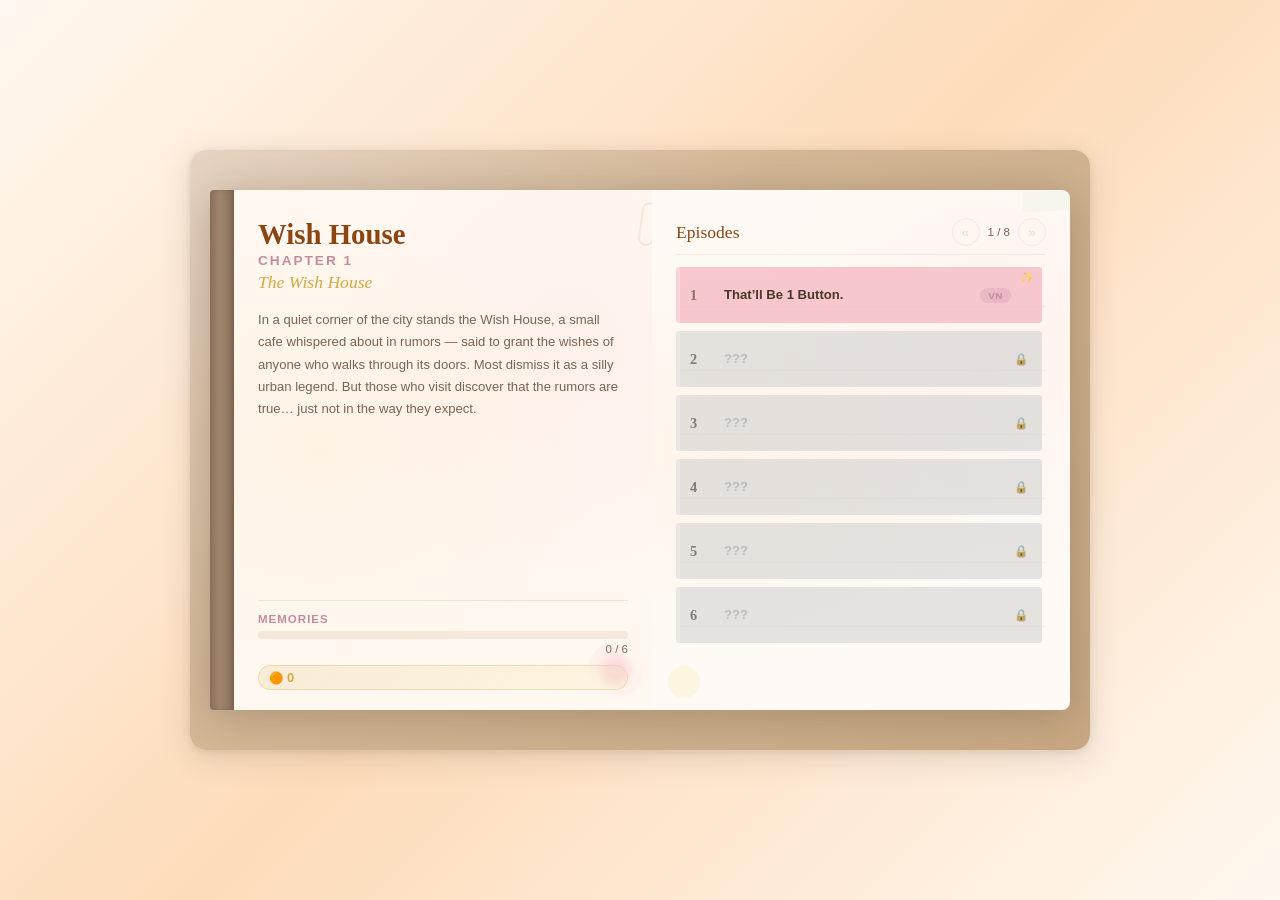
==== commit 493f32f8: "Security hardening: escape innerHTML data, guard JSON.parse, add CSP - journal.js: Wrap JSON.parse(l" ====
--- a/web-demo/index.html
+++ b/web-demo/index.html
@@ -3,6 +3,7 @@
 <head>
     <meta charset="UTF-8">
     <meta name="viewport" content="width=device-width, initial-scale=1.0">
+    <meta http-equiv="Content-Security-Policy" content="default-src 'self'; style-src 'self' 'unsafe-inline'; img-src 'self' data:; font-src 'self'">
     <title>Wish House</title>
     <link rel="stylesheet" href="css/style.css">
     <link rel="stylesheet" href="css/journal.css">
@@ -146,9 +147,9 @@
                     <span class="shape-icon shape-rectangle"></span>
                     <span class="swatch-label">Rectangle</span>
                 </button>
-                <button class="deco-shape" data-shape="hexagon" title="Hexagon">
-                    <span class="shape-icon shape-hexagon"></span>
-                    <span class="swatch-label">Hexagon</span>
+                <button class="deco-shape" data-shape="heart" title="Heart">
+                    <span class="shape-icon shape-heart"></span>
+                    <span class="swatch-label">Heart</span>
                 </button>
             </div>
             <p class="deco-section-label">Material</p>
@@ -161,17 +162,17 @@
                     <span class="swatch-fill swatch-rose"></span>
                     <span class="swatch-label">Marble</span>
                 </button>
-                <button class="deco-swatch" data-theme="sage" title="Sage Ceramic">
+                <button class="deco-swatch" data-theme="sage" title="Sage Linen">
                     <span class="swatch-fill swatch-sage"></span>
-                    <span class="swatch-label">Ceramic</span>
+                    <span class="swatch-label">Linen</span>
                 </button>
                 <button class="deco-swatch" data-theme="lavender" title="Lavender Terrazzo">
                     <span class="swatch-fill swatch-lavender"></span>
                     <span class="swatch-label">Terrazzo</span>
                 </button>
-                <button class="deco-swatch" data-theme="ocean" title="Ocean Watercolour">
+                <button class="deco-swatch" data-theme="ocean" title="Blue Gingham">
                     <span class="swatch-fill swatch-ocean"></span>
-                    <span class="swatch-label">Ocean</span>
+                    <span class="swatch-label">Gingham</span>
                 </button>
                 <button class="deco-swatch" data-theme="honey" title="Honey Stone">
                     <span class="swatch-fill swatch-honey"></span>
@@ -333,6 +334,9 @@
                 <button class="chat-choice" data-choice="0"></button>
                 <button class="chat-choice" data-choice="1"></button>
             </div>
+            <div id="chat-response" class="hidden">
+                <div id="chat-response-text"></div>
+            </div>
         </div>
 
         <!-- Order picker (when table has multiple orders) -->
@@ -399,10 +403,10 @@
 
 </div>
 
-<script src="js/cafe-data.js?v=4"></script>
-<script src="js/journal.js?v=4"></script>
-<script src="js/game.js?v=4"></script>
-<script src="js/cafe.js?v=4"></script>
+<script src="js/cafe-data.js?v=5"></script>
+<script src="js/journal.js?v=5"></script>
+<script src="js/game.js?v=5"></script>
+<script src="js/cafe.js?v=5"></script>
 
 </body>
 </html>
--- a/web-demo/css/cafe.css
+++ b/web-demo/css/cafe.css
@@ -758,8 +758,66 @@
     flex-direction: column;
     justify-content: center;
     align-items: center;
-    gap: 12px;
+    gap: 40px;
     padding: 12px 16px 4px;
+    position: relative;
+    /* Warm cafe floor — subtle wood plank pattern */
+    background:
+        repeating-linear-gradient(
+            90deg,
+            transparent, transparent 79px,
+            rgba(160, 120, 80, 0.06) 79px, rgba(160, 120, 80, 0.06) 80px
+        ),
+        repeating-linear-gradient(
+            0deg,
+            transparent, transparent 39px,
+            rgba(140, 100, 60, 0.04) 39px, rgba(140, 100, 60, 0.04) 40px
+        ),
+        linear-gradient(180deg, rgba(245, 230, 210, 0.4) 0%, rgba(230, 210, 185, 0.3) 100%);
+}
+
+/* Window decorations — top corners */
+#cafe-room::before,
+#cafe-room::after {
+    content: "";
+    position: absolute;
+    top: 8px;
+    width: 64px;
+    height: 80px;
+    border-radius: 6px 6px 2px 2px;
+    background:
+        /* Window glass — sky gradient */
+        linear-gradient(180deg, #D4E8F0 0%, #B8D8E8 40%, #E8F4EC 100%);
+    border: 3px solid rgba(160, 130, 90, 0.5);
+    box-shadow:
+        inset 0 0 0 2px rgba(255, 255, 255, 0.5),
+        0 2px 8px rgba(100, 80, 50, 0.1);
+    z-index: 0;
+    pointer-events: none;
+}
+
+#cafe-room::before {
+    left: 12px;
+}
+
+#cafe-room::after {
+    right: 12px;
+}
+
+/* Window crossbar (via outline trick) */
+#cafe-room::before,
+#cafe-room::after {
+    /* Add a subtle center cross via background */
+    background:
+        /* Vertical bar */
+        linear-gradient(90deg, transparent 46%, rgba(160, 130, 90, 0.4) 46%, rgba(160, 130, 90, 0.4) 54%, transparent 54%),
+        /* Horizontal bar */
+        linear-gradient(180deg, transparent 44%, rgba(160, 130, 90, 0.4) 44%, rgba(160, 130, 90, 0.4) 56%, transparent 56%),
+        /* Curtain tops — scalloped look */
+        radial-gradient(ellipse at 25% 0%, rgba(220, 180, 160, 0.6) 0%, transparent 60%),
+        radial-gradient(ellipse at 75% 0%, rgba(220, 180, 160, 0.6) 0%, transparent 60%),
+        /* Sky gradient */
+        linear-gradient(180deg, #D4E8F0 0%, #B8D8E8 40%, #E8F4EC 100%);
 }
 
 .table-row {
@@ -823,25 +881,33 @@
         ),
         /* Wood colour base */
         linear-gradient(170deg, #DEC49C 0%, #C8A87A 30%, #B8945E 55%, #C8A87A 80%, #D4B48A 100%);
-    border: 2px solid rgba(160, 112, 64, 0.45);
+    border: 3px solid rgba(160, 112, 64, 0.5);
+    border-bottom: 5px solid rgba(130, 90, 50, 0.6);
     border-radius: 50%;
     box-shadow:
-        0 4px 12px rgba(74, 55, 40, 0.15),
-        inset 0 1px 0 rgba(255, 255, 255, 0.25),
-        inset 0 -2px 4px rgba(139, 90, 43, 0.12);
-}
-
-/* Table legs — small pegs under the circle */
+        /* Thick 3D edge — stacked layers to simulate depth */
+        0 4px 0 0 rgba(160, 112, 64, 0.35),
+        0 6px 0 0 rgba(140, 95, 50, 0.25),
+        0 8px 0 0 rgba(120, 80, 40, 0.15),
+        /* Drop shadow for lift */
+        0 10px 20px rgba(74, 55, 40, 0.25),
+        0 4px 8px rgba(74, 55, 40, 0.15),
+        /* Top highlight for glossy surface */
+        inset 0 2px 0 rgba(255, 255, 255, 0.3),
+        inset 0 -3px 6px rgba(139, 90, 43, 0.15);
+}
+
+/* Table legs — chunky pegs under the table */
 .table-surface::before,
 .table-surface::after {
     content: "";
     position: absolute;
-    bottom: 2px;
-    width: 6px;
-    height: 14px;
-    background: linear-gradient(180deg, #B8945E, #9A7848);
-    border-radius: 0 0 2px 2px;
-    box-shadow: 0 2px 3px rgba(74, 55, 40, 0.15);
+    bottom: -4px;
+    width: 8px;
+    height: 20px;
+    background: linear-gradient(180deg, #B8945E, #8A6838);
+    border-radius: 0 0 3px 3px;
+    box-shadow: 0 3px 4px rgba(74, 55, 40, 0.2);
     z-index: -1;
 }
 
@@ -943,24 +1009,27 @@
 
 .table-overlay .heart-particle {
     position: absolute;
-    font-size: 1.2rem;
-    animation: hearts-float 2s ease-out forwards;
+    font-size: 2.5rem;
+    animation: heart-pulse 4s ease-in-out forwards;
     pointer-events: none;
-}
-
-@keyframes hearts-float {
-    0%   { transform: translateY(0) scale(0.4); opacity: 0; }
-    15%  { opacity: 1; }
-    60%  { opacity: 0.8; }
-    100% { transform: translateY(-48px) scale(1.1); opacity: 0; }
-}
-
-/* Order speech bubble — floats above center of the table */
+    transform: translateX(-50%);
+}
+
+@keyframes heart-pulse {
+    0%   { transform: translateX(-50%) scale(0); opacity: 0; }
+    15%  { transform: translateX(-50%) scale(1.2); opacity: 1; }
+    30%  { transform: translateX(-50%) scale(1); }
+    50%  { transform: translateX(-50%) scale(1.15); }
+    70%  { transform: translateX(-50%) scale(1); opacity: 1; }
+    100% { transform: translateX(-50%) scale(0.8); opacity: 0; }
+}
+
+/* Order speech bubble — floats above the table */
 .table-order-bubble {
     position: absolute;
-    bottom: calc(50% + 20px);
+    top: 0;
     left: 50%;
-    transform: translateX(-50%);
+    transform: translate(-50%, -100%);
     background: rgba(255, 245, 235, 0.95);
     border: 1.5px solid var(--gold);
     border-radius: 14px;
@@ -1016,8 +1085,8 @@
 }
 
 @keyframes bubble-pop {
-    from { transform: translateX(-50%) scale(0); opacity: 0; }
-    to   { transform: translateX(-50%) scale(1); opacity: 1; }
+    from { transform: translate(-50%, -100%) scale(0); opacity: 0; }
+    to   { transform: translate(-50%, -100%) scale(1); opacity: 1; }
 }
 
 /* Skip animation on re-render of existing bubbles */
@@ -1199,6 +1268,30 @@
 .chat-choice.wrong {
     border-color: var(--dusty-rose);
     opacity: 0.5;
+}
+
+#chat-response {
+    margin-top: 6px;
+    padding: 8px 14px;
+    background: linear-gradient(135deg, rgba(200, 230, 208, 0.3), rgba(255, 248, 240, 0.6));
+    border: 1px solid rgba(200, 230, 208, 0.4);
+    border-radius: 12px;
+    animation: chatResponseIn 0.3s ease;
+}
+
+#chat-response.hidden { display: none; }
+
+#chat-response-text {
+    font-family: 'Quicksand', sans-serif;
+    font-size: 0.72rem;
+    color: var(--cocoa);
+    font-style: italic;
+    line-height: 1.4;
+}
+
+@keyframes chatResponseIn {
+    0%   { opacity: 0; transform: translateY(6px); }
+    100% { opacity: 1; transform: translateY(0); }
 }
 
 /* ---- Craft View Container ---- */
@@ -1793,6 +1886,7 @@
     .seat { width: 30px; height: 40px; font-size: 1rem; }
     .table-row { gap: 12px; }
     #cafe-room { gap: 40px; padding: 30px 10px 6px; }
+    #cafe-room::before, #cafe-room::after { width: 44px; height: 56px; top: 4px; }
     .recipe-book-outer { width: 96%; padding: 4px 0 4px 10px; }
     .recipe-page { padding: 10px 8px; gap: 10px; }
     .recipe-card-icon { font-size: 2rem; }
@@ -1825,22 +1919,40 @@
         radial-gradient(ellipse at 75% 60%, rgba(200, 170, 185, 0.15) 0%, transparent 45%),
         linear-gradient(160deg, #EDCDD4 0%, #E0B5BF 30%, #D4A0AD 55%, #E0B5BF 80%, #EDCDD4 100%);
     border-color: rgba(196, 139, 159, 0.45);
-    box-shadow: 0 4px 12px rgba(74, 55, 40, 0.12), inset 0 1px 0 rgba(255, 255, 255, 0.4), inset 0 -2px 4px rgba(180, 120, 140, 0.1);
+    box-shadow:
+        0 4px 0 0 rgba(196, 139, 159, 0.3),
+        0 6px 0 0 rgba(170, 115, 135, 0.2),
+        0 8px 0 0 rgba(150, 100, 120, 0.12),
+        0 10px 20px rgba(74, 55, 40, 0.2),
+        inset 0 2px 0 rgba(255, 255, 255, 0.4),
+        inset 0 -3px 6px rgba(180, 120, 140, 0.12);
 }
 .table-theme-rose .table-surface::before,
 .table-theme-rose .table-surface::after { background: linear-gradient(180deg, #C48B9F, #A87088); }
 
-/* Sage — matte ceramic with earthy speckle */
+/* Sage — linen tablecloth with lace trim */
 .table-theme-sage .table-surface {
     background:
-        radial-gradient(circle at 20% 25%, rgba(90, 110, 85, 0.18) 0%, rgba(90, 110, 85, 0.18) 1.5px, transparent 1.5px),
-        radial-gradient(circle at 55% 15%, rgba(70, 95, 75, 0.14) 0%, rgba(70, 95, 75, 0.14) 1px, transparent 1px),
-        radial-gradient(circle at 75% 40%, rgba(100, 120, 90, 0.16) 0%, rgba(100, 120, 90, 0.16) 1.8px, transparent 1.8px),
-        radial-gradient(circle at 35% 70%, rgba(80, 105, 80, 0.12) 0%, rgba(80, 105, 80, 0.12) 1.2px, transparent 1.2px),
-        radial-gradient(circle at 85% 75%, rgba(95, 115, 88, 0.15) 0%, rgba(95, 115, 88, 0.15) 1.5px, transparent 1.5px),
-        linear-gradient(175deg, #B8CCBC 0%, #A0B8A4 35%, #8AA892 55%, #A0B8A4 80%, #B0C4B4 100%);
-    border-color: rgba(127, 163, 136, 0.5);
-    box-shadow: 0 4px 12px rgba(50, 70, 50, 0.12), inset 0 1px 0 rgba(255, 255, 255, 0.15), inset 0 -2px 4px rgba(90, 120, 95, 0.1);
+        /* Subtle linen weave texture */
+        repeating-linear-gradient(
+            0deg,
+            transparent, transparent 3px,
+            rgba(140, 168, 146, 0.08) 3px, rgba(140, 168, 146, 0.08) 4px
+        ),
+        repeating-linear-gradient(
+            90deg,
+            transparent, transparent 3px,
+            rgba(130, 158, 136, 0.06) 3px, rgba(130, 158, 136, 0.06) 4px
+        ),
+        linear-gradient(175deg, #C8DCC8 0%, #B4CCB8 35%, #A0BCA4 55%, #B4CCB8 80%, #C4D8C4 100%);
+    border: 3px solid rgba(140, 175, 148, 0.5);
+    border-bottom: 5px solid rgba(110, 150, 120, 0.5);
+    /* Cloth overhang — thick draped edge */
+    box-shadow:
+        0 0 0 6px rgba(180, 204, 184, 0.75),
+        0 0 0 8px rgba(160, 190, 168, 0.5),
+        0 4px 0 8px rgba(140, 175, 148, 0.25),
+        0 10px 20px rgba(50, 70, 50, 0.2);
 }
 .table-theme-sage .table-surface::before,
 .table-theme-sage .table-surface::after { background: linear-gradient(180deg, #7FA388, #668A70); }
@@ -1856,22 +1968,40 @@
         radial-gradient(circle at 35% 45%, rgba(160, 140, 180, 0.2) 0%, rgba(160, 140, 180, 0.2) 1px, transparent 1px),
         linear-gradient(170deg, #D0C4E0 0%, #BEB0D4 35%, #ACA0C4 55%, #BEB0D4 80%, #CCC0DC 100%);
     border-color: rgba(149, 132, 173, 0.45);
-    box-shadow: 0 4px 12px rgba(60, 50, 70, 0.12), inset 0 1px 0 rgba(255, 255, 255, 0.25), inset 0 -2px 4px rgba(120, 100, 150, 0.1);
+    box-shadow:
+        0 4px 0 0 rgba(149, 132, 173, 0.3),
+        0 6px 0 0 rgba(130, 115, 155, 0.2),
+        0 8px 0 0 rgba(115, 100, 140, 0.12),
+        0 10px 20px rgba(60, 50, 70, 0.2),
+        inset 0 2px 0 rgba(255, 255, 255, 0.25),
+        inset 0 -3px 6px rgba(120, 100, 150, 0.12);
 }
 .table-theme-lavender .table-surface::before,
 .table-theme-lavender .table-surface::after { background: linear-gradient(180deg, #9584AD, #7A6C94); }
 
-/* Ocean — watercolour wash with soft bleeds */
+/* Ocean — gingham tablecloth with cloth drape */
 .table-theme-ocean .table-surface {
     background:
-        radial-gradient(ellipse at 20% 35%, rgba(130, 180, 200, 0.25) 0%, transparent 55%),
-        radial-gradient(ellipse at 70% 25%, rgba(100, 160, 190, 0.2) 0%, transparent 50%),
-        radial-gradient(ellipse at 50% 70%, rgba(140, 190, 210, 0.18) 0%, transparent 45%),
-        radial-gradient(ellipse at 80% 65%, rgba(110, 170, 195, 0.15) 0%, transparent 40%),
-        radial-gradient(ellipse at 30% 60%, rgba(160, 200, 215, 0.2) 0%, transparent 35%),
-        linear-gradient(165deg, #B8D0DA 0%, #9CC0CE 30%, #84B0C0 55%, #9CC0CE 80%, #B0C8D4 100%);
-    border-color: rgba(122, 160, 178, 0.45);
-    box-shadow: 0 4px 12px rgba(40, 60, 80, 0.12), inset 0 1px 0 rgba(255, 255, 255, 0.3), inset 0 -2px 4px rgba(80, 130, 155, 0.1);
+        /* Gingham checkered pattern */
+        repeating-linear-gradient(
+            0deg,
+            rgba(100, 160, 195, 0.25) 0px, rgba(100, 160, 195, 0.25) 10px,
+            transparent 10px, transparent 20px
+        ),
+        repeating-linear-gradient(
+            90deg,
+            rgba(100, 160, 195, 0.25) 0px, rgba(100, 160, 195, 0.25) 10px,
+            transparent 10px, transparent 20px
+        ),
+        linear-gradient(175deg, #E0EEF4 0%, #D0E4EE 35%, #C4DAE8 55%, #D0E4EE 80%, #E0EEF4 100%);
+    border: 3px solid rgba(140, 185, 210, 0.5);
+    border-bottom: 5px solid rgba(110, 160, 190, 0.5);
+    /* Cloth overhang — thick draped edge */
+    box-shadow:
+        0 0 0 6px rgba(192, 218, 232, 0.75),
+        0 0 0 8px rgba(170, 200, 218, 0.5),
+        0 4px 0 8px rgba(140, 185, 210, 0.25),
+        0 10px 20px rgba(40, 60, 80, 0.2);
 }
 .table-theme-ocean .table-surface::before,
 .table-theme-ocean .table-surface::after { background: linear-gradient(180deg, #7AA0B2, #628898); }
@@ -1886,7 +2016,13 @@
         linear-gradient(125deg, transparent 55%, rgba(210, 180, 100, 0.08) 58%, transparent 61%),
         linear-gradient(170deg, #F2E0BE 0%, #E8D0A0 30%, #DCC088 55%, #E8D0A0 80%, #F0DDB8 100%);
     border-color: rgba(212, 184, 126, 0.5);
-    box-shadow: 0 4px 12px rgba(80, 60, 30, 0.12), inset 0 1px 0 rgba(255, 255, 255, 0.35), inset 0 -2px 4px rgba(180, 150, 80, 0.1);
+    box-shadow:
+        0 4px 0 0 rgba(212, 184, 126, 0.3),
+        0 6px 0 0 rgba(190, 165, 110, 0.2),
+        0 8px 0 0 rgba(170, 145, 90, 0.12),
+        0 10px 20px rgba(80, 60, 30, 0.2),
+        inset 0 2px 0 rgba(255, 255, 255, 0.35),
+        inset 0 -3px 6px rgba(180, 150, 80, 0.12);
 }
 .table-theme-honey .table-surface::before,
 .table-theme-honey .table-surface::after { background: linear-gradient(180deg, #D4B87E, #B8A068); }
@@ -1902,7 +2038,13 @@
         radial-gradient(ellipse at 70% 65%, rgba(190, 130, 100, 0.1) 0%, transparent 40%),
         linear-gradient(170deg, #E8C8B4 0%, #D8B09C 30%, #CC9C88 55%, #D8B09C 80%, #E4C0AC 100%);
     border-color: rgba(196, 144, 128, 0.5);
-    box-shadow: 0 4px 12px rgba(80, 50, 35, 0.12), inset 0 1px 0 rgba(255, 255, 255, 0.15), inset 0 -2px 4px rgba(160, 100, 70, 0.1);
+    box-shadow:
+        0 4px 0 0 rgba(196, 144, 128, 0.3),
+        0 6px 0 0 rgba(175, 125, 110, 0.2),
+        0 8px 0 0 rgba(155, 108, 95, 0.12),
+        0 10px 20px rgba(80, 50, 35, 0.2),
+        inset 0 2px 0 rgba(255, 255, 255, 0.15),
+        inset 0 -3px 6px rgba(160, 100, 70, 0.12);
 }
 .table-theme-peach .table-surface::before,
 .table-theme-peach .table-surface::after { background: linear-gradient(180deg, #C49080, #A87868); }
@@ -1946,6 +2088,26 @@
 
 .deco-preview-table {
     display: inline-block;
+    position: relative;
+}
+
+.deco-preview-table.table-shape-heart {
+    width: 150px;
+    height: 150px;
+    display: flex;
+    align-items: center;
+    justify-content: center;
+}
+.deco-preview-table.table-shape-heart .table-surface {
+    width: 130px;
+    height: 120px;
+    border-radius: 0;
+    clip-path: path('M65 18 C65 0, 0 0, 0 38 C0 72, 32 92, 65 110 C98 92, 130 72, 130 38 C130 0, 65 0, 65 18 Z');
+    border: none;
+    box-shadow: none;
+    filter: none;
+    position: relative;
+    z-index: 1;
 }
 
 .deco-preview-table .table-surface {
@@ -2005,9 +2167,19 @@
 /* Swatch colour fills */
 .swatch-wood     { background: linear-gradient(135deg, #DEC49C, #B8945E); }
 .swatch-rose     { background: linear-gradient(135deg, #E8C4CC, #C48B9F); }
-.swatch-sage     { background: linear-gradient(135deg, #B5CCBC, #7FA388); }
+.swatch-sage     {
+    background:
+        repeating-linear-gradient(0deg, transparent, transparent 3px, rgba(140, 168, 146, 0.15) 3px, rgba(140, 168, 146, 0.15) 4px),
+        repeating-linear-gradient(90deg, transparent, transparent 3px, rgba(130, 158, 136, 0.12) 3px, rgba(130, 158, 136, 0.12) 4px),
+        linear-gradient(135deg, #C8DCC8, #A0BCA4);
+}
 .swatch-lavender { background: linear-gradient(135deg, #C4B8D9, #9584AD); }
-.swatch-ocean    { background: linear-gradient(135deg, #B0C8D4, #7AA0B2); }
+.swatch-ocean    {
+    background:
+        repeating-linear-gradient(0deg, rgba(100, 160, 195, 0.3) 0px, rgba(100, 160, 195, 0.3) 4px, transparent 4px, transparent 8px),
+        repeating-linear-gradient(90deg, rgba(100, 160, 195, 0.3) 0px, rgba(100, 160, 195, 0.3) 4px, transparent 4px, transparent 8px),
+        linear-gradient(135deg, #E0EEF4, #C4DAE8);
+}
 .swatch-honey    { background: linear-gradient(135deg, #F0DDB8, #D4B87E); }
 .swatch-peach    { background: linear-gradient(135deg, #E8C4B0, #C49080); }
 
@@ -2067,7 +2239,7 @@
 .shape-circle    { border-radius: 50%; }
 .shape-square    { border-radius: 6px; }
 .shape-rectangle { border-radius: 6px; width: 52px; height: 34px; }
-.shape-hexagon   { border-radius: 0; clip-path: polygon(25% 0%, 75% 0%, 100% 50%, 75% 100%, 25% 100%, 0% 50%); border: none; }
+.shape-heart     { border-radius: 0; clip-path: path('M20 8 C20 0, 0 0, 0 8 C0 16, 10 24, 20 32 C30 24, 40 16, 40 8 C40 0, 20 0, 20 8 Z'); border: none; }
 
 /* ============================================
    Table Shape Classes
@@ -2096,15 +2268,25 @@
 .table-shape-rectangle .table-surface::before { left: 28px; }
 .table-shape-rectangle .table-surface::after  { right: 28px; }
 
-/* Hexagon */
-.table-shape-hexagon .table-surface {
+/* Heart — wide heart-shaped table */
+.table-shape-heart .cafe-table {
+    width: 150px;
+    height: 150px;
+}
+.table-shape-heart .table-surface {
+    width: 130px;
+    height: 120px;
     border-radius: 0;
-    clip-path: polygon(25% 0%, 75% 0%, 100% 50%, 75% 100%, 25% 100%, 0% 50%);
+    clip-path: path('M65 18 C65 0, 0 0, 0 38 C0 72, 32 92, 65 110 C98 92, 130 72, 130 38 C130 0, 65 0, 65 18 Z');
     border: none;
     box-shadow: none;
-}
-.table-shape-hexagon .table-surface::before,
-.table-shape-hexagon .table-surface::after { display: none; }
+    filter: none;
+    z-index: 1;
+}
+.table-shape-heart .table-surface::before,
+.table-shape-heart .table-surface::after {
+    display: none;
+}
 
 /* Preview table shape overrides */
 .deco-preview-table.table-shape-square .table-surface { border-radius: 10px; }
@@ -2115,12 +2297,6 @@
 }
 .deco-preview-table.table-shape-rectangle .table-surface::before { left: 28px; }
 .deco-preview-table.table-shape-rectangle .table-surface::after  { right: 28px; }
-.deco-preview-table.table-shape-hexagon .table-surface {
-    border-radius: 0;
-    clip-path: polygon(25% 0%, 75% 0%, 100% 50%, 75% 100%, 25% 100%, 0% 50%);
-    border: none;
-    box-shadow: none;
-}
 
 /* Begin shift button on deco screen */
 #deco-begin-btn {
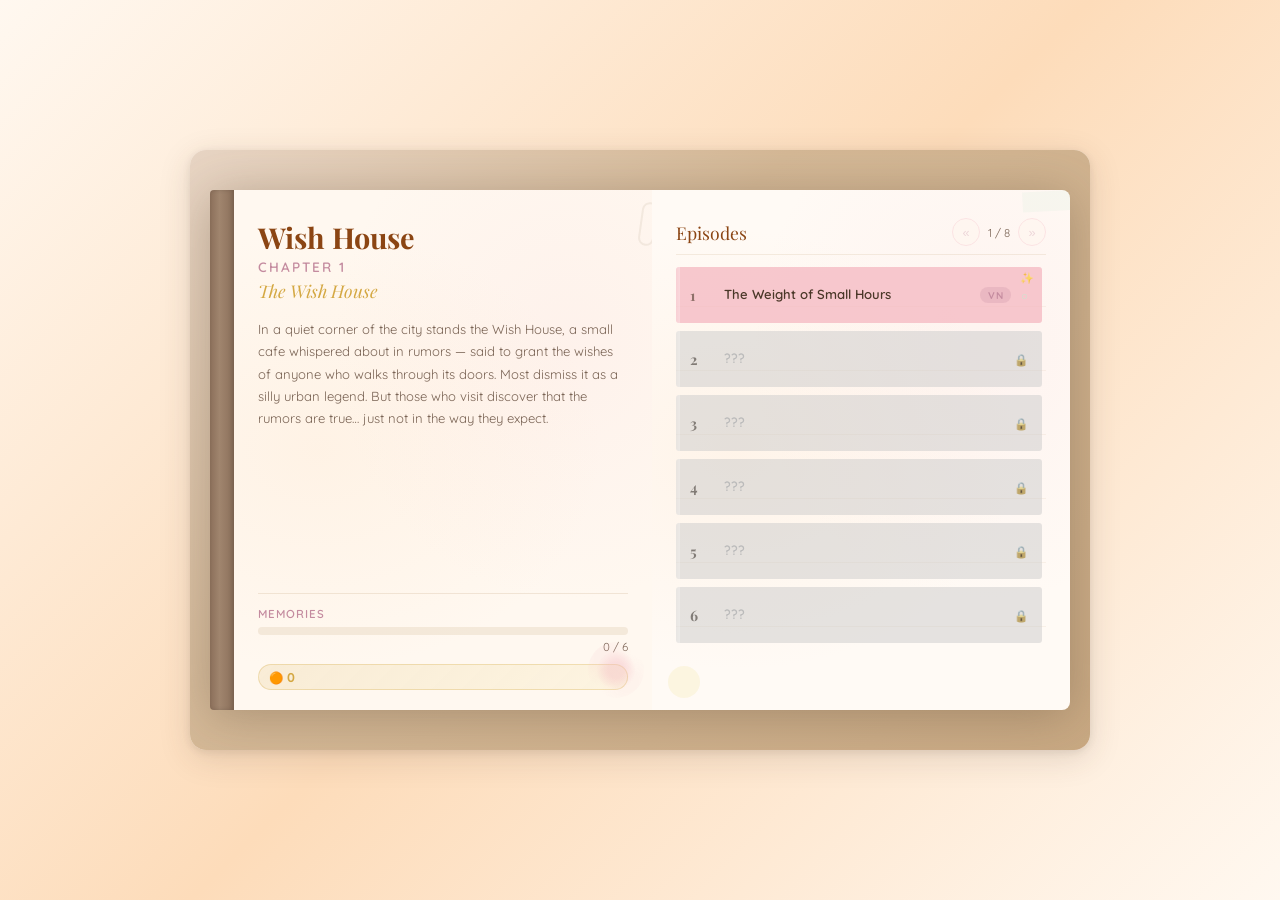
==== commit 210ba04a: "Add sparkly dish card when Kit serves hot chocolate Co-Authored-By: Robie In Training <robieintraini" ====
--- a/web-demo/index.html
+++ b/web-demo/index.html
@@ -3,7 +3,6 @@
 <head>
     <meta charset="UTF-8">
     <meta name="viewport" content="width=device-width, initial-scale=1.0">
-    <meta http-equiv="Content-Security-Policy" content="default-src 'self'; style-src 'self' 'unsafe-inline'; img-src 'self' data:; font-src 'self'">
     <title>Wish House</title>
     <link rel="stylesheet" href="css/style.css">
     <link rel="stylesheet" href="css/journal.css">
@@ -91,6 +90,7 @@
             <div id="scene-bg"></div>
             <div id="character-left"></div>
             <div id="character-right"></div>
+            <div id="dish-card"></div>
             <div id="choice-panel"></div>
             <div id="dialogue-box">
                 <div id="speaker-name"></div>
--- a/web-demo/css/style.css
+++ b/web-demo/css/style.css
@@ -202,7 +202,7 @@
     display: flex;
     align-items: flex-end;
     justify-content: center;
-    transition: opacity 0.4s, transform 0.4s;
+    transition: opacity 0.5s ease-out, transform 0.5s ease-out;
 }
 
 #character-left {
@@ -546,6 +546,274 @@
     box-shadow: 0 6px 20px rgba(196,139,159,0.6);
 }
 
+/* ---- Time-of-Day Scene Themes ---- */
+
+/* Night (7 PM – 5 AM): deep dark complementary to café warmth */
+#scene.scene-night {
+    background: linear-gradient(180deg, #0B0E1A 0%, #1A1B3A 40%, #2C1F3D 70%, #3A2545 100%);
+    overflow: hidden;
+}
+
+/* ── Twinkling Stars (night scenes only) ── */
+#scene.scene-night::before,
+#scene.scene-night::after {
+    content: "";
+    position: absolute;
+    top: 0;
+    left: 0;
+    right: 0;
+    height: 55%;
+    pointer-events: none;
+    z-index: 1;
+    border-radius: 16px 16px 0 0;
+}
+
+/* Star layer 1: small faint stars */
+#scene.scene-night::before {
+    background-image:
+        radial-gradient(1px 1px at  50px  30px, rgba(255,255,255,0.7), transparent),
+        radial-gradient(1px 1px at 160px  55px, rgba(255,255,255,0.5), transparent),
+        radial-gradient(1px 1px at 280px  20px, rgba(255,255,255,0.6), transparent),
+        radial-gradient(1px 1px at 370px  70px, rgba(255,255,255,0.4), transparent),
+        radial-gradient(1px 1px at 480px  35px, rgba(255,255,255,0.7), transparent),
+        radial-gradient(1px 1px at 590px  60px, rgba(255,255,255,0.5), transparent),
+        radial-gradient(1px 1px at 700px  25px, rgba(255,255,255,0.6), transparent),
+        radial-gradient(1px 1px at 790px  75px, rgba(255,255,255,0.4), transparent),
+        radial-gradient(1px 1px at 110px  95px, rgba(255,255,255,0.5), transparent),
+        radial-gradient(1px 1px at 330px 110px, rgba(255,255,255,0.4), transparent),
+        radial-gradient(1px 1px at 520px 100px, rgba(255,255,255,0.6), transparent),
+        radial-gradient(1px 1px at 650px 120px, rgba(255,255,255,0.3), transparent),
+        radial-gradient(1px 1px at 830px  45px, rgba(255,255,255,0.5), transparent),
+        radial-gradient(1px 1px at  85px 140px, rgba(255,255,255,0.4), transparent),
+        radial-gradient(1px 1px at 440px 150px, rgba(255,255,255,0.3), transparent);
+    background-size: 900px 300px;
+    animation: twinkle1 4s ease-in-out infinite alternate;
+}
+
+/* Star layer 2: brighter accent stars with offset timing */
+#scene.scene-night::after {
+    background-image:
+        radial-gradient(1.5px 1.5px at 120px  18px, rgba(212,168,67,0.8),  transparent),
+        radial-gradient(1.5px 1.5px at 350px  45px, rgba(255,255,255,0.9), transparent),
+        radial-gradient(1.5px 1.5px at 560px  28px, rgba(212,168,67,0.7),  transparent),
+        radial-gradient(1.5px 1.5px at 750px  55px, rgba(255,255,255,0.8), transparent),
+        radial-gradient(2px   2px   at 250px  12px, rgba(212,168,67,0.6),  transparent),
+        radial-gradient(1.5px 1.5px at 680px  85px, rgba(255,255,255,0.7), transparent),
+        radial-gradient(2px   2px   at 430px  65px, rgba(255,255,255,0.5), transparent),
+        radial-gradient(1.5px 1.5px at 180px  80px, rgba(212,168,67,0.5),  transparent);
+    background-size: 900px 300px;
+    animation: twinkle2 5s ease-in-out infinite alternate;
+}
+
+@keyframes twinkle1 {
+    0%   { opacity: 0.4; }
+    50%  { opacity: 0.8; }
+    100% { opacity: 0.5; }
+}
+
+@keyframes twinkle2 {
+    0%   { opacity: 0.6; }
+    50%  { opacity: 0.3; }
+    100% { opacity: 0.9; }
+}
+
+#scene.scene-night #dialogue-box {
+    background: linear-gradient(180deg, rgba(26, 27, 58, 0.93) 0%, rgba(44, 31, 61, 0.96) 100%);
+    border-top-color: var(--gold);
+}
+
+#scene.scene-night #dialogue-text {
+    color: #E8DDD0;
+}
+
+#scene.scene-night #speaker-name {
+    text-shadow: 0 1px 3px rgba(0, 0, 0, 0.4);
+}
+
+#scene.scene-night #advance-indicator {
+    color: #B8A89A;
+}
+
+/* Night narrator mode keeps its own styling */
+#scene.scene-night #dialogue-box.narrator-mode {
+    background: linear-gradient(180deg, rgba(11, 14, 26, 0.94) 0%, rgba(11, 14, 26, 0.97) 100%);
+    border-top-color: var(--gold);
+}
+
+#scene.scene-night #dialogue-box.narrator-mode #dialogue-text {
+    color: #D4C8B8;
+}
+
+/* Night character placeholders: subtle glow */
+#scene.scene-night .character-placeholder {
+    box-shadow: 0 4px 16px rgba(0, 0, 0, 0.4), 0 0 20px rgba(212, 168, 67, 0.08);
+}
+
+/* Night choice buttons */
+#scene.scene-night #choice-panel .choice-btn {
+    background: linear-gradient(135deg, rgba(44, 31, 61, 0.9), rgba(26, 27, 58, 0.95));
+    color: #E8DDD0;
+    border-color: var(--gold);
+}
+
+#scene.scene-night #choice-panel .choice-btn:hover {
+    background: linear-gradient(135deg, rgba(58, 37, 69, 0.95), rgba(44, 31, 61, 0.98));
+    border-color: #F0D080;
+}
+
+/* Sunrise (5 AM – 7 AM): gentle warm awakening gradient */
+#scene.scene-sunrise {
+    background: linear-gradient(180deg, #A7C7E7 0%, #F7D9C4 40%, #FADCAA 70%, #FFF0D4 100%);
+}
+
+#scene.scene-sunrise #dialogue-box {
+    background: linear-gradient(180deg, rgba(247, 217, 196, 0.94) 0%, rgba(250, 220, 170, 0.96) 100%);
+    border-top-color: #E8B87A;
+}
+
+#scene.scene-sunrise #dialogue-text {
+    color: #4A3728;
+}
+
+/* Day (7 AM – 5 PM): default theme — no override needed, uses base styles */
+
+/* Sunset (5 PM – 7 PM): lavender, pink, warm yellow gradient */
+#scene.scene-sunset {
+    background: linear-gradient(180deg, #C8A2D4 0%, #E8A0B0 30%, #F4B8C1 55%, #F5D8A0 80%, #F7E4B0 100%);
+}
+
+#scene.scene-sunset #dialogue-box {
+    background: linear-gradient(180deg, rgba(232, 160, 176, 0.93) 0%, rgba(245, 216, 160, 0.95) 100%);
+    border-top-color: var(--dusty-rose);
+}
+
+#scene.scene-sunset #dialogue-text {
+    color: #3E2A3A;
+}
+
+#scene.scene-sunset #dialogue-box.narrator-mode {
+    background: linear-gradient(180deg, rgba(80, 50, 70, 0.92) 0%, rgba(80, 50, 70, 0.95) 100%);
+    border-top-color: #E8A0B0;
+}
+
+#scene.scene-sunset #dialogue-box.narrator-mode #dialogue-text {
+    color: #F7E4D8;
+}
+
+/* ---- Dish Card (served item popup) ---- */
+#dish-card {
+    position: absolute;
+    top: 50%;
+    left: 50%;
+    transform: translate(-50%, -50%) scale(0.8);
+    width: 140px;
+    height: 160px;
+    border-radius: 20px;
+    display: flex;
+    flex-direction: column;
+    align-items: center;
+    justify-content: center;
+    gap: 8px;
+    background: linear-gradient(135deg,
+        rgba(255, 230, 240, 0.92),
+        rgba(230, 210, 255, 0.92),
+        rgba(210, 230, 255, 0.92));
+    border: 2px solid rgba(255, 255, 255, 0.6);
+    box-shadow:
+        0 0 20px rgba(212, 168, 255, 0.4),
+        0 0 40px rgba(255, 200, 220, 0.2),
+        inset 0 0 15px rgba(255, 255, 255, 0.3);
+    opacity: 0;
+    pointer-events: none;
+    transition: opacity 0.8s ease-out, transform 0.8s ease-out;
+    z-index: 15;
+    overflow: hidden;
+}
+
+#dish-card.visible {
+    opacity: 1;
+    transform: translate(-50%, -50%) scale(1);
+}
+
+#dish-card .dish-emoji {
+    font-size: 3rem;
+    filter: drop-shadow(0 2px 6px rgba(0, 0, 0, 0.15));
+}
+
+#dish-card .dish-name {
+    font-family: 'Lora', serif;
+    font-size: 0.8rem;
+    color: #5A3E5E;
+    text-align: center;
+    font-weight: 600;
+    letter-spacing: 0.03em;
+    text-shadow: 0 1px 2px rgba(255, 255, 255, 0.5);
+}
+
+/* Sparkle particles via pseudo-elements */
+#dish-card::before,
+#dish-card::after {
+    content: "";
+    position: absolute;
+    width: 100%;
+    height: 100%;
+    top: 0;
+    left: 0;
+    pointer-events: none;
+}
+
+#dish-card::before {
+    background-image:
+        radial-gradient(2px 2px at 20px 25px, rgba(255, 255, 255, 0.9), transparent),
+        radial-gradient(2px 2px at 80px 15px, rgba(255, 220, 180, 0.8), transparent),
+        radial-gradient(1.5px 1.5px at 110px 45px, rgba(255, 255, 255, 0.7), transparent),
+        radial-gradient(2px 2px at 35px 130px, rgba(220, 200, 255, 0.8), transparent),
+        radial-gradient(1.5px 1.5px at 100px 120px, rgba(255, 255, 255, 0.9), transparent),
+        radial-gradient(2px 2px at 60px 70px, rgba(255, 230, 200, 0.7), transparent);
+    background-size: 140px 160px;
+    animation: dish-sparkle1 2.5s ease-in-out infinite alternate;
+}
+
+#dish-card::after {
+    background-image:
+        radial-gradient(1.5px 1.5px at 50px 20px, rgba(255, 255, 255, 0.8), transparent),
+        radial-gradient(2px 2px at 120px 80px, rgba(255, 200, 240, 0.7), transparent),
+        radial-gradient(1.5px 1.5px at 15px 90px, rgba(255, 255, 255, 0.9), transparent),
+        radial-gradient(2px 2px at 90px 140px, rgba(220, 210, 255, 0.8), transparent);
+    background-size: 140px 160px;
+    animation: dish-sparkle2 3s ease-in-out infinite alternate;
+}
+
+@keyframes dish-sparkle1 {
+    0%   { opacity: 0.3; }
+    50%  { opacity: 0.8; }
+    100% { opacity: 0.4; }
+}
+
+@keyframes dish-sparkle2 {
+    0%   { opacity: 0.6; }
+    50%  { opacity: 0.2; }
+    100% { opacity: 0.7; }
+}
+
+/* Night-mode dish card variant */
+#scene.scene-night #dish-card {
+    background: linear-gradient(135deg,
+        rgba(80, 60, 120, 0.92),
+        rgba(60, 50, 100, 0.92),
+        rgba(100, 70, 130, 0.92));
+    border-color: rgba(212, 168, 67, 0.5);
+    box-shadow:
+        0 0 20px rgba(212, 168, 67, 0.3),
+        0 0 40px rgba(180, 140, 255, 0.15),
+        inset 0 0 15px rgba(212, 168, 67, 0.1);
+}
+
+#scene.scene-night #dish-card .dish-name {
+    color: #E8DDD0;
+    text-shadow: 0 1px 3px rgba(0, 0, 0, 0.4);
+}
+
 /* ---- Responsive ---- */
 @media (max-width: 640px) {
     #game-container {
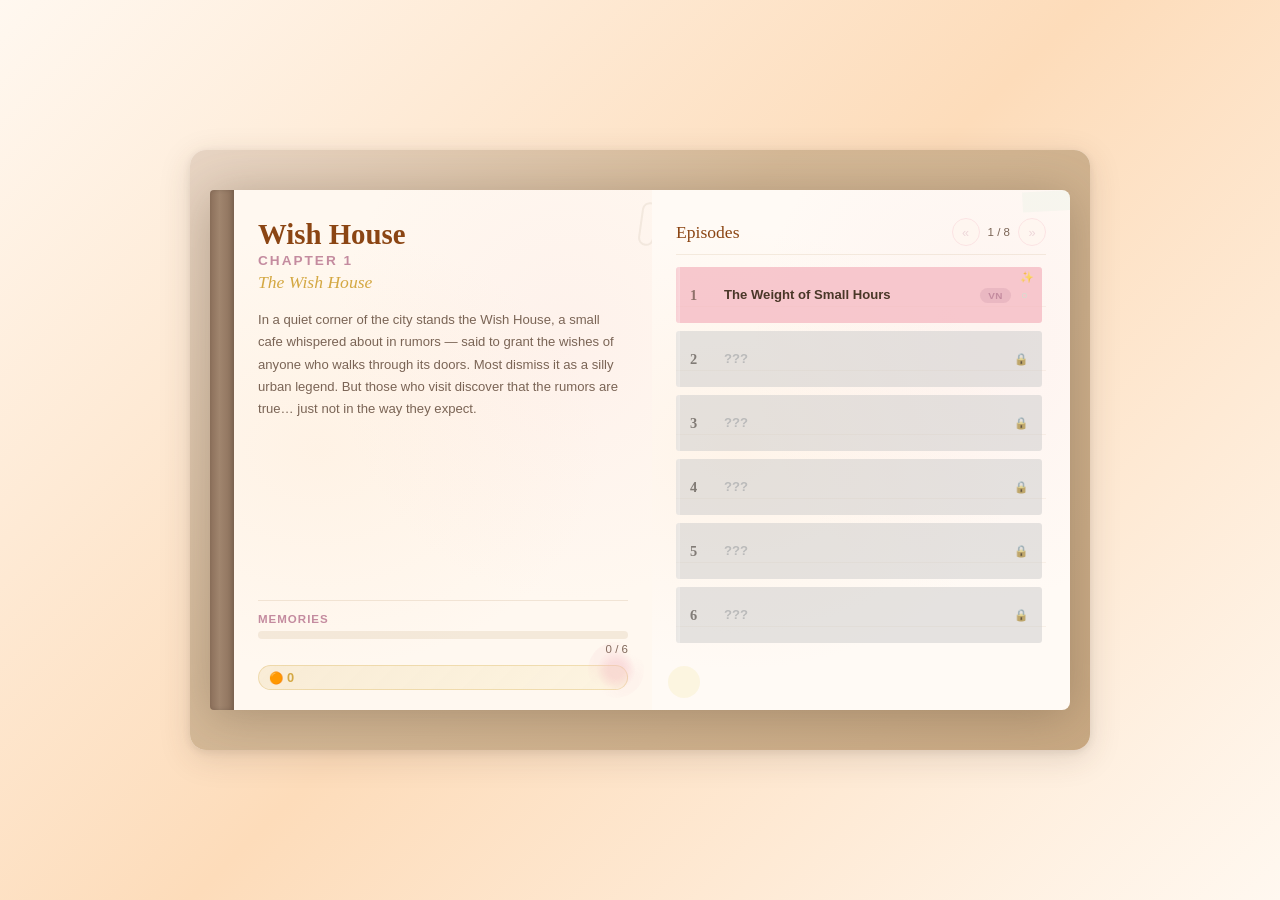
==== commit a2502f30: "Merge 493f32f843db5deec9cd10bb763fab450f4228ad into 569d8fd98bc8e8643ddfda97d0f240e4f6b53e55" ====
--- a/web-demo/index.html
+++ b/web-demo/index.html
@@ -3,6 +3,7 @@
 <head>
     <meta charset="UTF-8">
     <meta name="viewport" content="width=device-width, initial-scale=1.0">
+    <meta http-equiv="Content-Security-Policy" content="default-src 'self'; style-src 'self' 'unsafe-inline'; img-src 'self' data:; font-src 'self'">
     <title>Wish House</title>
     <link rel="stylesheet" href="css/style.css">
     <link rel="stylesheet" href="css/journal.css">
--- a/web-demo/css/style.css
+++ b/web-demo/css/style.css
@@ -700,12 +700,28 @@
     color: #F7E4D8;
 }
 
-/* ---- Dish Card (served item popup) ---- */
+/* ---- Dish Cards (served item popups) ---- */
 #dish-card {
     position: absolute;
     top: 50%;
     left: 50%;
-    transform: translate(-50%, -50%) scale(0.8);
+    transform: translate(-50%, -50%);
+    display: flex;
+    flex-direction: row;
+    align-items: center;
+    justify-content: center;
+    gap: 16px;
+    opacity: 0;
+    pointer-events: none;
+    transition: opacity 0.8s ease-out;
+    z-index: 15;
+}
+
+#dish-card.visible {
+    opacity: 1;
+}
+
+.dish-item {
     width: 140px;
     height: 160px;
     border-radius: 20px;
@@ -723,36 +739,41 @@
         0 0 20px rgba(212, 168, 255, 0.4),
         0 0 40px rgba(255, 200, 220, 0.2),
         inset 0 0 15px rgba(255, 255, 255, 0.3);
+    overflow: hidden;
+    position: relative;
     opacity: 0;
-    pointer-events: none;
+    transform: scale(0.8);
     transition: opacity 0.8s ease-out, transform 0.8s ease-out;
-    z-index: 15;
-    overflow: hidden;
-}
-
-#dish-card.visible {
+}
+
+.dish-item.visible {
     opacity: 1;
-    transform: translate(-50%, -50%) scale(1);
-}
-
-#dish-card .dish-emoji {
+    transform: scale(1);
+}
+
+.dish-item .dish-emoji {
     font-size: 3rem;
     filter: drop-shadow(0 2px 6px rgba(0, 0, 0, 0.15));
-}
-
-#dish-card .dish-name {
+    position: relative;
+    z-index: 1;
+}
+
+.dish-item .dish-name {
     font-family: 'Lora', serif;
     font-size: 0.8rem;
+    font-style: italic;
     color: #5A3E5E;
     text-align: center;
     font-weight: 600;
     letter-spacing: 0.03em;
     text-shadow: 0 1px 2px rgba(255, 255, 255, 0.5);
+    position: relative;
+    z-index: 1;
 }
 
 /* Sparkle particles via pseudo-elements */
-#dish-card::before,
-#dish-card::after {
+.dish-item::before,
+.dish-item::after {
     content: "";
     position: absolute;
     width: 100%;
@@ -762,7 +783,7 @@
     pointer-events: none;
 }
 
-#dish-card::before {
+.dish-item::before {
     background-image:
         radial-gradient(2px 2px at 20px 25px, rgba(255, 255, 255, 0.9), transparent),
         radial-gradient(2px 2px at 80px 15px, rgba(255, 220, 180, 0.8), transparent),
@@ -774,7 +795,7 @@
     animation: dish-sparkle1 2.5s ease-in-out infinite alternate;
 }
 
-#dish-card::after {
+.dish-item::after {
     background-image:
         radial-gradient(1.5px 1.5px at 50px 20px, rgba(255, 255, 255, 0.8), transparent),
         radial-gradient(2px 2px at 120px 80px, rgba(255, 200, 240, 0.7), transparent),
@@ -797,7 +818,7 @@
 }
 
 /* Night-mode dish card variant */
-#scene.scene-night #dish-card {
+#scene.scene-night .dish-item {
     background: linear-gradient(135deg,
         rgba(80, 60, 120, 0.92),
         rgba(60, 50, 100, 0.92),
@@ -809,7 +830,7 @@
         inset 0 0 15px rgba(212, 168, 67, 0.1);
 }
 
-#scene.scene-night #dish-card .dish-name {
+#scene.scene-night .dish-item .dish-name {
     color: #E8DDD0;
     text-shadow: 0 1px 3px rgba(0, 0, 0, 0.4);
 }
